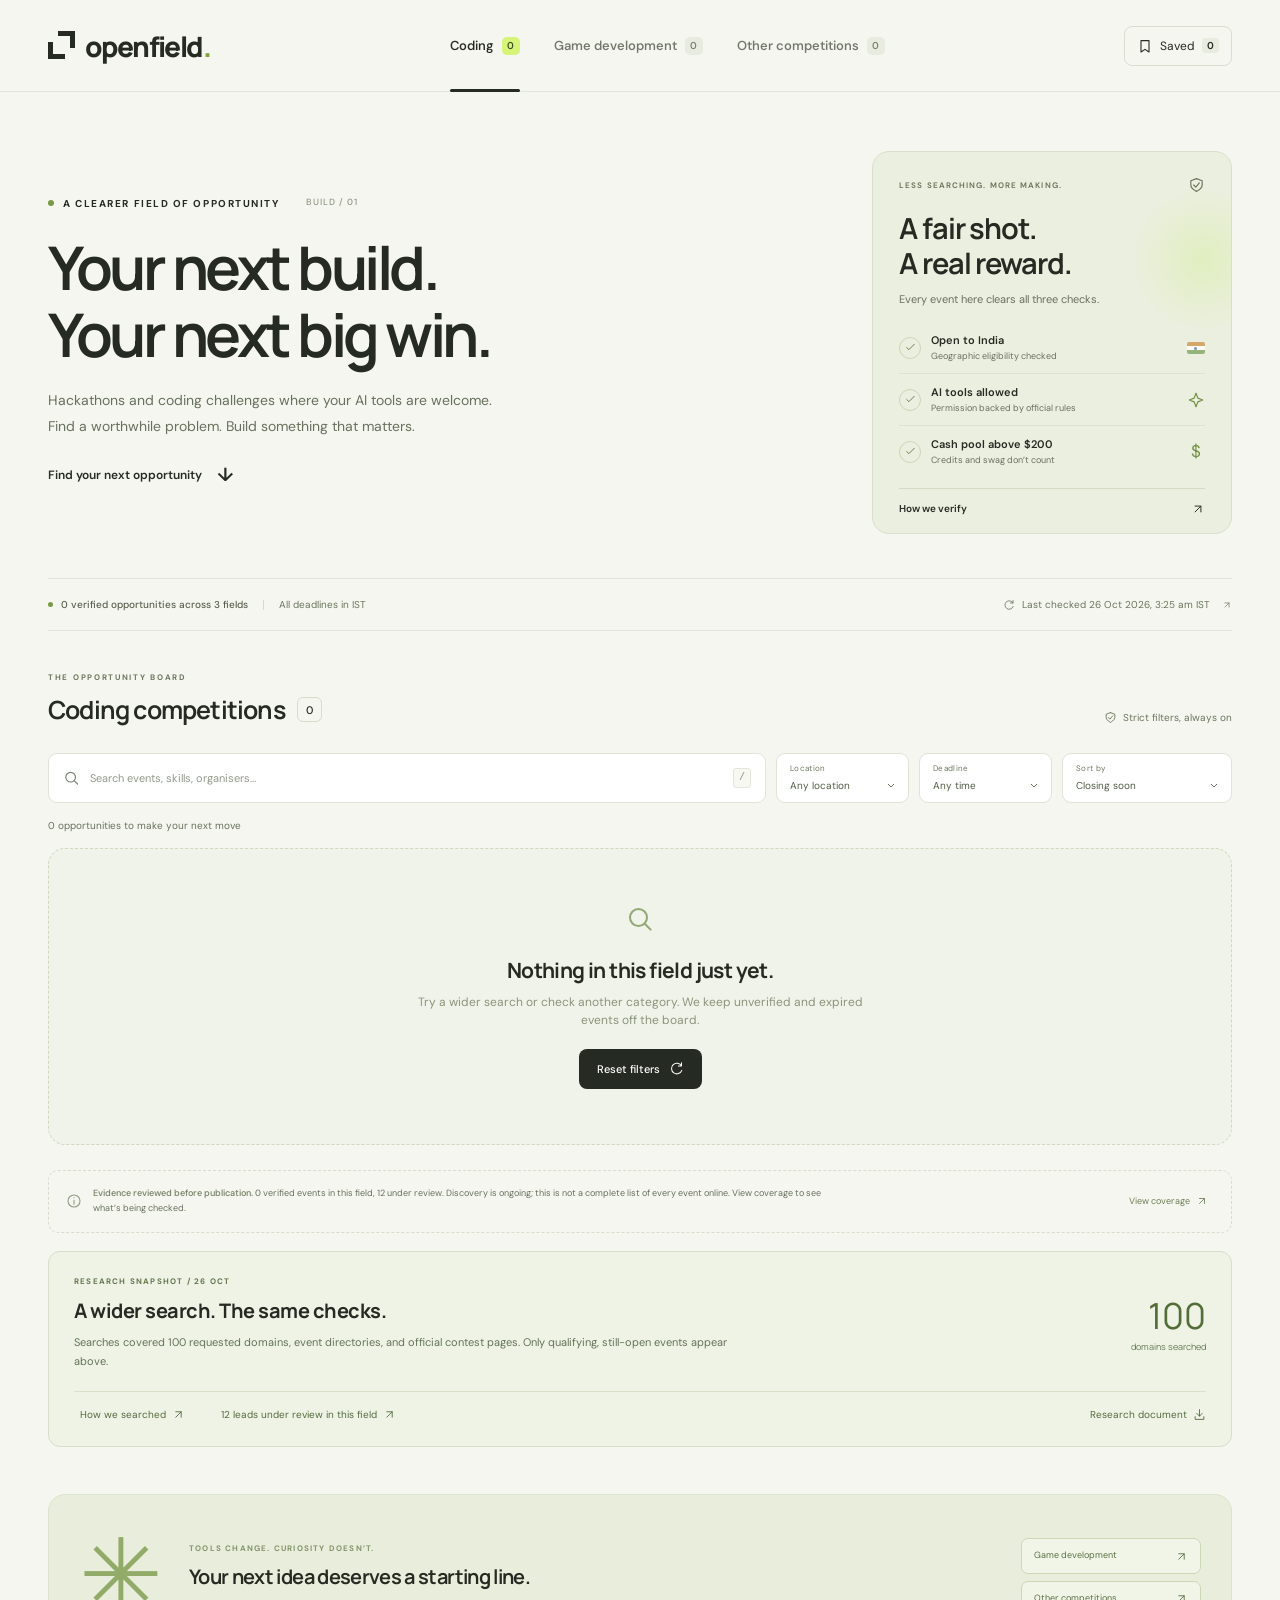
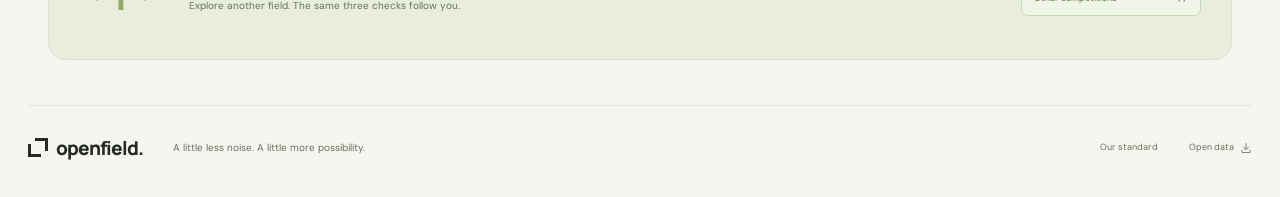
==== index.html @ f9df26ce "Publish competition research website" ====
<!doctype html>
<html lang="en">
<head>
  <meta charset="utf-8">
  <meta name="viewport" content="width=device-width,initial-scale=1">
  <meta name="theme-color" content="#f5f6f0">
  <meta name="description" content="Coding competitions open to India, with AI tools allowed and cash prize pools above $200. Verified rules, deadlines in IST, and source evidence.">
  <title>Coding competitions · Openfield</title>
  <link rel="icon" href="favicon.svg" type="image/svg+xml">
  <link rel="stylesheet" href="style.css">
  <script src="app.js" defer></script>
</head>
<body data-category="coding">
  <a class="skip-link" href="#opportunities">Skip to opportunities</a>
  <div id="app"></div>
  <noscript><div class="noscript">Please enable JavaScript to browse the verified event feed. You can also read the <a href="events.json">event data</a>.</div></noscript>
</body>
</html>
---- style.css ----
@import url('https://fonts.googleapis.com/css2?family=DM+Sans:wght@400;450;500;550;600;650;700&family=Manrope:wght@400;500;600;650;700;750;800&display=swap');

:root{--ink:#252a23;--muted:#74796e;--paper:#f5f6f0;--line:#e1e5da;--lime:#d5f478;--green:#3b5c27;--white:#fff;--radius:17px;font-family:'DM Sans',sans-serif;color:var(--ink);background:var(--paper);font-synthesis:none;color-scheme:light;scroll-behavior:smooth}
*{box-sizing:border-box}body{margin:0;font-size:14px;line-height:1.5}button,input,select{font:inherit}a{color:inherit;text-decoration:none}button{cursor:pointer;color:inherit}button,a,input,select{-webkit-tap-highlight-color:transparent}button{background:none;border:0}button:disabled{cursor:default}button:focus-visible,a:focus-visible,select:focus-visible,input:focus-visible{outline:3px solid #7a9940;outline-offset:4px}input:focus-visible{outline-offset:-2px}button .icon,a .icon{flex-shrink:0}.icon{vertical-align:middle;flex-shrink:0}.muted{color:var(--muted)}.skip-link{position:fixed;top:-100px;left:15px;z-index:1000;background:var(--ink);padding:12px;color:white}.skip-link:focus{top:15px}.noscript{padding:40px;text-align:center}.noscript a{text-decoration:underline}
.site-header{border-bottom:1px solid var(--line);background:rgba(245,246,240,.96)}.header-inner{max-width:1320px;min-height:91px;margin:auto;padding:0 48px;display:flex;align-items:center;justify-content:space-between;gap:30px}.brand{font-family:'Manrope',sans-serif;font-size:28px;font-weight:800;letter-spacing:-1.6px;display:inline-flex;align-items:center;gap:10px;flex-shrink:0}.brand-dot{color:#80a535}.brand-mark{position:relative;width:27px;height:29px;display:inline-block}.brand-mark i{position:absolute;display:block;border:5px solid var(--ink);width:17px;height:17px}.brand-mark i:first-child{left:0;bottom:1px;border-top:0;border-right:0}.brand-mark i:last-child{right:0;top:0;border-bottom:0;border-left:0}.main-nav{align-self:stretch;display:flex;align-items:stretch;gap:34px}.main-nav a{position:relative;display:flex;align-items:center;gap:8px;font-size:13px;font-weight:550;color:#71766b;white-space:nowrap;transition:color .15s}.main-nav a:hover,.main-nav a.active{color:var(--ink)}.main-nav a.active:after{content:'';position:absolute;left:0;right:0;bottom:-1px;height:3px;background:var(--ink);border-radius:2px}.nav-count{font-size:10px;background:#e8ebdf;color:#777e69;min-width:18px;height:18px;display:grid;place-items:center;border-radius:5px}.main-nav a.active .nav-count{background:var(--lime);color:#354725}.saved-button{font-size:12px;display:flex;align-items:center;gap:7px;border:1px solid #d9dfd0;padding:9px 12px;border-radius:8px}.saved-button .icon{width:16px}.saved-button b{font-size:10px;font-weight:600;background:#e8ecdf;border-radius:4px;padding:0 5px}.saved-button[aria-pressed=true]{background:var(--lime);border-color:#bad65f}
.page-shell{max-width:1320px;margin:auto;padding:0 48px}.intro{display:grid;grid-template-columns:1fr 360px;gap:65px;padding:59px 0 44px;align-items:center}.eyebrow{font-size:10px;font-weight:700;letter-spacing:1.55px;display:flex;align-items:center;gap:9px}.live-dot,.status-dot{width:6px;height:6px;border-radius:100%;background:#769a46;display:inline-block;flex-shrink:0}.edition{font-size:9px;color:#909783;font-weight:500;margin-left:17px;letter-spacing:1px}.intro h1{font-family:'Manrope',sans-serif;font-size:clamp(42px,4.7vw,65px);line-height:1.12;letter-spacing:-3.5px;font-weight:650;margin:23px 0 20px}.intro-description{font-size:14px;line-height:1.8;color:#737969;max-width:450px;margin:0 0 22px}.text-link{font-weight:600;font-size:12px;display:inline-flex;align-items:center;gap:15px}.text-link>span{font-size:19px}.text-link:hover{text-decoration:underline;text-underline-offset:4px}
.promise-card{border:1px solid #d8dfcb;border-radius:var(--radius);background:#ebefdf;padding:23px 26px 17px;position:relative;overflow:hidden}.promise-card:before{content:'';position:absolute;width:145px;height:145px;background:radial-gradient(circle,rgba(217,238,171,.6),transparent 70%);right:-45px;top:35px;pointer-events:none}.promise-top{display:flex;align-items:center;justify-content:space-between;color:#6c765b;font-size:8px;font-weight:650;letter-spacing:1.1px}.promise-top .icon{width:17px}.promise-card h2{font-family:'Manrope',sans-serif;font-size:29px;letter-spacing:-1.1px;line-height:1.2;font-weight:650;margin:16px 0 10px}.promise-card>p{font-size:11px;color:#737e62;margin:0 0 15px}.promise-card ul{list-style:none;margin:0;padding:0}.promise-card li{display:flex;align-items:center;gap:10px;border-bottom:1px solid #dce2d1;padding:10px 0}.promise-card li:last-child{border:0}.promise-card li>div{flex:1}.promise-card strong{display:block;font-size:11px;font-weight:600}.promise-card small{display:block;color:#7b846f;font-size:9px;margin-top:1px}.check-circle{height:22px;width:22px;border-radius:50%;border:1px solid #cbd7b6;display:grid;place-items:center;color:#58733e}.check-circle .icon{width:13px;height:13px}.promise-end{width:18px;height:18px;color:#739244}.flag-india{width:18px;height:12px;background:linear-gradient(#d5a76a 0 33%,#fafaf4 33% 66%,#95b37c 66%);border-radius:2px;position:relative}.flag-india:after{content:'';position:absolute;width:3px;height:3px;border-radius:50%;background:#7a91b6;top:5px;left:7px}.dollar{width:18px;font-size:17px;color:#739244;text-align:center}.how-button{display:flex;align-items:center;justify-content:space-between;font-size:10px;font-weight:600;width:100%;margin-top:11px;padding:12px 0 0;border-top:1px solid #d2dbc3}.how-button .icon{width:14px;height:14px}
.field-status{display:flex;align-items:center;justify-content:space-between;border-top:1px solid var(--line);border-bottom:1px solid var(--line);min-height:53px;gap:15px;font-size:10px;color:#808575}.field-status>div{display:flex;align-items:center;gap:8px}.field-status strong{font-size:10px;font-weight:500;color:#59604f}.status-dot{width:5px;height:5px}.status-divider{height:10px;width:1px;background:#d6dccd;margin:0 7px}.field-status button{display:flex;align-items:center;gap:7px;font-size:10px;color:#7b8270;padding:10px 0}.field-status button .icon{height:12px;width:12px}.field-status button .icon:last-child{width:10px;margin-left:5px}
.opportunities{padding:40px 0 47px;scroll-margin-top:22px}.section-heading{display:flex;align-items:end;justify-content:space-between;margin-bottom:24px;gap:20px}.section-eyebrow{font-size:8px;letter-spacing:1.7px;color:#89917d;margin-bottom:8px}.section-heading h2{font-family:'Manrope',sans-serif;font-size:25px;letter-spacing:-.8px;margin:0;font-weight:650;display:flex;align-items:center;gap:12px}.section-heading h2>span{font-family:'DM Sans',sans-serif;letter-spacing:0;font-size:11px;font-weight:500;border:1px solid #d6ddcd;border-radius:6px;min-width:25px;height:25px;display:grid;place-items:center}.strict-label{font-size:10px;color:#7e876e;display:flex;align-items:center;gap:6px;padding-bottom:4px}.strict-label .icon{width:13px;height:13px}.toolbar{display:flex;align-items:stretch;gap:10px}.search-field{display:flex;align-items:center;gap:10px;flex:1;background:var(--white);border:1px solid #dfe4d7;padding:0 14px;border-radius:9px;min-width:200px}.search-field .icon{width:17px;color:#7a8370}.search-field input{width:100%;border:0;padding:16px 0;background:none;color:var(--ink);font-size:11px;outline:none}.search-field input::placeholder{color:#92998a}.search-field:focus-within{border-color:#95af71;box-shadow:0 0 0 2px #d6e1c8}.search-field kbd{color:#8a9380;border:1px solid #e1e6d9;background:#f6f8f1;border-radius:3px;font-size:10px;line-height:18px;width:18px;text-align:center;flex-shrink:0}.select-field{position:relative;border:1px solid #dfe4d7;background:var(--white);border-radius:9px;padding:8px 10px 7px 13px;min-width:133px}.select-field>span{display:block;color:#959d8b;font-size:8px;letter-spacing:.3px}.select-field select{width:100%;appearance:none;background:transparent url("data:image/svg+xml,%3Csvg xmlns='http://www.w3.org/2000/svg' width='14' height='14' fill='none' stroke='%236b735f'%3E%3Cpath d='m4 6 3 3 3-3'/%3E%3C/svg%3E") no-repeat right center;border:0;color:#525c45;outline:none;cursor:pointer;font-size:10px;padding:1px 23px 0 0}.sort-field{min-width:145px}.results-meta{display:flex;justify-content:space-between;align-items:center;min-height:45px;font-size:10px;color:#8b9380}.results-meta button{font-size:10px;display:flex;align-items:center;gap:4px;padding:5px}.results-meta button[hidden]{display:none}.results-meta .icon{width:12px;height:12px}
.event-grid{display:grid;grid-template-columns:repeat(3,minmax(0,1fr));gap:18px}.event-card{background:white;border:1px solid #e0e5d8;border-radius:var(--radius);padding:21px 20px 0;display:flex;flex-direction:column;min-width:0;transition:transform .18s,border-color .18s,box-shadow .18s}.event-card:hover{border-color:#bbcba7;transform:translateY(-3px);box-shadow:0 9px 22px -14px #37472850}.card-header{display:flex;align-items:center;gap:10px;min-height:38px}.organizer-logo{font-family:'Manrope',sans-serif;font-weight:750;font-size:12px;height:36px;width:36px;border-radius:10px;background:#f0f1f4;color:#373e4e;display:grid;place-items:center;letter-spacing:-.6px;flex-shrink:0}.logo-game-development{background:#e9e4f4;color:#75618c}.logo-other{background:#f6ede1;color:#9f7a47}.organizer-info{min-width:0;flex:1}.organizer-info>span{font-size:9px;font-weight:600;color:#71786a;display:block;white-space:nowrap;overflow:hidden;text-overflow:ellipsis;max-width:200px}.organizer-info small{display:flex;align-items:center;gap:4px;color:#969d8d;font-size:8px;margin-top:3px}.organizer-info .icon{width:10px;height:10px}.bookmark-button{align-self:flex-start;padding:4px;color:#abb2a3}.bookmark-button .icon{width:17px;height:17px}.bookmark-button:hover{color:var(--green)}.bookmark-button.is-saved{color:#5c7d2f}.bookmark-button.is-saved .icon{fill:#d5f478}.card-badges{display:flex;gap:7px;margin:22px 0 12px;min-height:21px}.open-badge{display:inline-flex;align-items:center;gap:5px;font-size:8px;background:#edf4e5;color:#6b854b;padding:3px 7px;border-radius:5px}.open-badge i{width:4px;height:4px;border-radius:50%;background:#8eaa68}.urgent-badge{display:inline-flex;align-items:center;font-size:8px;color:#aa7d40;background:#faf2e5;padding:3px 7px;border-radius:5px}.event-card h3{font-family:'Manrope',sans-serif;font-size:18px;letter-spacing:-.55px;line-height:1.35;font-weight:700;margin:0 0 11px;min-height:48px}.event-card h3 a:hover{text-decoration:underline;text-underline-offset:4px}.card-summary{color:#858d7c;font-size:10px;line-height:1.8;margin:0 0 14px;min-height:54px}.tags{display:flex;flex-wrap:wrap;gap:5px;margin-bottom:23px}.tags span{font-size:8px;border:1px solid #e7eadf;color:#7d866e;border-radius:5px;padding:3px 6px;white-space:nowrap}.card-facts{display:flex;align-items:start;justify-content:space-between;gap:10px;margin-top:auto;margin-bottom:20px}.card-facts>div{display:flex;flex-direction:column}.fact-label{font-size:7px;letter-spacing:1.1px;font-weight:550;color:#8e9781;white-space:nowrap}.prize-amount{font-family:'Manrope',sans-serif;font-size:24px;font-weight:650;letter-spacing:-1px;margin:3px 0 1px;line-height:1.5}.card-facts small{color:#929b85;font-size:8px;max-width:175px}.deadline-fact{text-align:right;flex-shrink:0}.deadline-fact strong{font-family:'Manrope',sans-serif;font-size:17px;letter-spacing:-.3px;font-weight:600;margin:7px 0 3px}.verification-strip{border-top:1px solid #edf0e7;display:flex;gap:13px;padding:11px 0;color:#738460}.verification-strip>span{display:flex;align-items:center;gap:4px;font-size:8px}.verification-strip .icon{width:11px;height:11px}.card-actions{margin:0 -20px;border-top:1px solid #e8ecdf;display:flex;min-height:49px;background:#fcfdf9;border-radius:0 0 var(--radius) var(--radius);overflow:hidden}.card-actions button,.card-actions a{display:flex;align-items:center;justify-content:center;gap:8px;padding:14px 7px;font-size:9px;flex:1;font-weight:500}.card-actions button{color:#8b947d;border-right:1px solid #e8ecdf}.card-actions a{color:#485a35}.card-actions .icon{width:12px;height:12px}.card-actions a:hover{background:#eaf2dc}.card-actions button:hover{background:#f0f4e7;color:#556547}
.coverage-note{display:flex;align-items:center;gap:11px;border:1px dashed #d6ddcb;border-radius:10px;padding:15px 17px;margin-top:25px;color:#949d87}.coverage-note>.icon{width:16px;height:16px}.coverage-note p{font-size:9px;line-height:1.7;margin:0;flex:1;max-width:750px}.coverage-note p strong{color:#788469;font-weight:550}.coverage-note button{display:flex;align-items:center;gap:6px;font-size:9px;color:#6a7d54;white-space:nowrap;margin-left:auto}.coverage-note button .icon{width:12px;height:12px}
.bottom-banner{display:flex;align-items:center;gap:26px;background:#e8eedb;border:1px solid #dce4ce;border-radius:var(--radius);padding:32px 30px;margin:0 0 45px}.banner-symbol{font-family:serif;font-size:100px;line-height:1;color:#93ab69;width:84px;flex-shrink:0}.bottom-banner .eyebrow{font-size:8px;letter-spacing:1.2px;color:#84946c}.bottom-banner h2{font-family:'Manrope',sans-serif;font-weight:650;font-size:20px;letter-spacing:-.65px;margin:8px 0 6px}.bottom-banner p{font-size:10px;color:#8c987c;margin:0}.banner-links{margin-left:auto;display:flex;flex-direction:column;gap:7px;min-width:180px}.banner-links a{border:1px solid #cbd8b7;border-radius:7px;display:flex;align-items:center;justify-content:space-between;gap:18px;padding:10px 12px;font-size:9px;color:#596f41;background:#f0f5e7}.banner-links a:hover{background:var(--lime)}.banner-links .icon{width:13px;height:13px}.site-footer{max-width:1224px;margin:auto;border-top:1px solid var(--line);display:flex;align-items:center;justify-content:space-between;padding:24px 0 32px;gap:20px}.footer-brand{font-size:19px;letter-spacing:-1px;gap:8px}.footer-brand .brand-mark{height:20px;width:20px}.footer-brand .brand-mark i{border-width:3.5px;width:13px;height:13px}.site-footer>p{font-size:10px;color:#8d9582;margin-right:auto;margin-left:10px}.site-footer>div{display:flex;gap:25px}.site-footer button,.site-footer>div>a{font-size:9px;color:#8a947e;display:flex;align-items:center;gap:6px}.site-footer .icon{width:12px;height:12px}
.skeleton-card{border:1px solid var(--line);border-radius:var(--radius);height:390px;padding:25px;background:white}.skeleton-card>div{background:linear-gradient(90deg,#eef1e7,#f7f9f3,#eef1e7);background-size:200%;height:30px;margin-bottom:25px;border-radius:7px;animation:shimmer 1.5s infinite}.skeleton-card>div:nth-child(2){height:70px}.skeleton-card>div:nth-child(3){height:100px}.empty-state{grid-column:1/-1;border:1px dashed #ced9bf;border-radius:var(--radius);padding:55px 25px;text-align:center;background:#f0f3e9}.empty-state>.icon{width:30px;height:30px;color:#92a876}.empty-state h3{font-family:'Manrope',sans-serif;font-size:21px;letter-spacing:-.6px;margin-bottom:6px}.empty-state p{color:#89957b;font-size:12px;max-width:470px;margin:0 auto 20px}.button{display:inline-flex;align-items:center;justify-content:center;gap:9px;background:var(--ink);color:#fff;padding:12px 18px;border-radius:8px;font-size:11px;font-weight:500}.button .icon{width:15px;height:15px}.button:hover{background:#496036}.button.secondary{background:#edf2e4;color:#5d7447;border:1px solid #d2ddc4}
dialog{border:1px solid #d4dec8;border-radius:20px;padding:0;max-width:640px;width:calc(100% - 30px);max-height:88dvh;background:#fbfcf7;color:var(--ink);box-shadow:0 30px 150px #16210f55}dialog::backdrop{background:#1e291a77;backdrop-filter:blur(5px)}.dialog-open{overflow:hidden}.dialog-wrap{padding:36px;position:relative}.dialog-close{position:absolute;right:16px;top:16px;display:grid;place-items:center;width:28px;height:28px;background:#edf1e7;border-radius:50%;color:#738460}.dialog-close .icon{height:15px;width:15px}.dialog-wrap>.eyebrow{max-width:90%}.dialog-wrap h2{font-family:'Manrope',sans-serif;font-size:30px;line-height:1.2;letter-spacing:-1.3px;margin:18px 0 10px;padding-right:12px;font-weight:650}.dialog-intro{font-size:12px;color:#869179;margin-bottom:25px}.proof-section{border-top:1px solid #e0e7d6;padding:18px 0 6px}.proof-section h3{font-size:13px;margin:0 0 10px;display:flex;gap:8px;align-items:center}.proof-section h3 .icon{width:17px;color:#779451}.proof-section p{font-size:11px;color:#758468;line-height:1.8}.proof-section blockquote{margin:10px 0;background:#ecf2e2;border-left:2px solid #adc58a;border-radius:0 6px 6px 0;padding:12px;font-size:12px;line-height:1.7;color:#5d7446}.proof-section .text-link{font-size:10px;color:#6c864e}.proof-section .text-link .icon{height:13px;width:13px}.proof-section .muted{font-size:10px;color:#919e83}.dialog-actions{display:flex;gap:10px;justify-content:flex-end;padding-top:20px}.method-steps>section{display:flex;gap:17px;padding:17px 0;border-top:1px solid var(--line)}.method-steps>section>span{font-size:11px;color:#8da86a;padding:6px 8px;background:#edf3e3;align-self:flex-start;border-radius:7px}.method-steps h3{font-size:13px;margin:3px 0 6px}.method-steps p{font-size:11px;color:#859379;line-height:1.8;margin:0}.dialog-note{background:#eef3e5;border:1px solid #dfe8d3;border-radius:9px;padding:15px;font-size:10px;color:#839573;line-height:1.9;margin-top:20px}.dialog-note p{margin:8px 0 0}.source-summary{display:flex;align-items:center;gap:17px;border:1px solid #dbe5ce;border-radius:10px;padding:18px;background:#edf3e3}.source-summary strong{font-size:38px;font-weight:500;line-height:1;color:#5c783f}.source-summary>span{font-size:11px;color:#7b8c68}.source-summary+p{font-size:11px;color:#8a977c;line-height:1.8}.source-list>a{border-bottom:1px solid var(--line);padding:12px 0;display:flex;align-items:center;justify-content:space-between;gap:10px}.source-list strong{font-size:11px;font-weight:550}.source-list small{display:block;font-size:9px;color:#97a189;margin-top:2px}.source-list>a>span{display:flex;align-items:center;gap:8px;font-size:9px;color:#8da176}.source-list .icon{height:12px;width:12px}.toast{position:fixed;bottom:25px;left:50%;transform:translate(-50%,15px);padding:12px 20px;background:#2d3b24;color:#f2f6eb;font-size:12px;border:1px solid #647c4d;border-radius:10px;box-shadow:0 4px 25px #23331925;opacity:0;pointer-events:none;transition:opacity .2s,transform .2s;z-index:100}.toast.show{opacity:1;transform:translate(-50%,0)}
/* Small text stays readable against the quiet, light palette. */
.intro-description,.promise-card>p,.promise-card small,.card-summary,.organizer-info small,.card-facts small,.tags span,.results-meta,.coverage-note p,.site-footer>p,.site-footer button,.site-footer>div>a,.bottom-banner p{color:#67715d}
.fact-label,.section-eyebrow,.select-field>span{color:#6d785f}.card-actions button{color:#69765a}.organizer-info>span{color:#59654f}.field-status,.field-status button,.strict-label{color:#69755c}.dialog-intro,.proof-section p,.proof-section .muted,.method-steps p,.dialog-note,.source-list small{color:#68795a}.prize-amount.prize-long{font-size:clamp(18px,1.65vw,24px);letter-spacing:-.7px}.conditions-list{padding-left:18px;color:#68795a;font-size:11px;line-height:1.9}.select-field.sort-field{min-width:170px}
.review-queue{margin-top:25px;border-top:1px solid var(--line);padding-top:20px}.review-queue h3{font-family:'Manrope',sans-serif;font-size:19px;letter-spacing:-.5px;margin:9px 0}.review-queue>p,.review-queue article p{font-size:11px;color:#68795a;line-height:1.8}.review-queue article{border:1px solid #e4dec6;background:#f7f3e8;border-radius:9px;padding:15px;margin-top:12px}.review-queue article>a{font-size:12px;font-weight:600;display:flex;align-items:center;gap:7px}.review-queue article .icon{width:13px;height:13px}.review-queue article>span{display:inline-block;font-size:8px;border:1px solid #ddd2b4;color:#837343;padding:2px 6px;border-radius:4px;margin-top:7px}.conversion-note{font-size:10px;color:#68795a}.conversion-note .text-link{font-size:10px}.conversion-note .icon{width:12px;height:12px}
.research-snapshot{margin-top:18px;border:1px solid #d6dfc9;background:#eef3e6;border-radius:12px;padding:23px 25px}.research-snapshot[hidden]{display:none}.research-heading{display:flex;justify-content:space-between;align-items:center;gap:30px}.research-heading .eyebrow{font-size:8px;letter-spacing:1.2px;color:#64764e}.research-heading h3{font-family:'Manrope',sans-serif;font-size:20px;letter-spacing:-.5px;margin:9px 0 7px}.research-heading p{font-size:11px;line-height:1.8;color:#647357;max-width:670px;margin:0}.research-number{font-family:'Manrope',sans-serif;font-size:36px;line-height:1.2;color:#536d37;text-align:right;flex-shrink:0}.research-number small{display:block;font-family:inherit;font-size:9px;color:#667b52;margin-top:4px}.research-actions{display:flex;align-items:center;gap:24px;border-top:1px solid #d8e2ca;padding-top:14px;margin-top:19px;flex-wrap:wrap}.research-actions button,.research-actions a{font-size:10px;display:inline-flex;align-items:center;gap:6px;color:#536b3d}.research-actions a{margin-left:auto}.research-actions .icon{width:13px;height:13px}.research-dialog-link{display:flex;gap:8px;align-items:center;font-size:11px;color:#526e37;padding:12px 0}.research-dialog-link .icon{width:14px;height:14px}.research-stats{display:grid;grid-template-columns:repeat(3,minmax(0,1fr));gap:10px;margin-bottom:22px}.research-stats>div{border:1px solid #dce5cf;background:#edf3e3;border-radius:9px;padding:15px 10px}.research-stats strong{display:block;font-size:27px;font-weight:600;color:#5c783f;line-height:1.3}.research-stats span{display:block;font-size:9px;color:#61744f;line-height:1.5;margin-top:4px}.research-method{font-size:11px;line-height:1.8;color:#68795a;padding-left:18px}.research-method li{padding-left:3px;margin:9px 0}.research-coverage>h3{font-size:14px;margin:18px 0 8px}.research-coverage>p,.research-coverage details>p{font-size:11px;line-height:1.8;color:#68795a}.research-coverage details{border-top:1px solid #dce4d1}.research-coverage summary{padding:15px 0;cursor:pointer;font-size:12px;font-weight:550;color:#4b6039}.research-coverage summary span{font-size:9px;color:#6c7e5c;font-weight:400;margin-left:8px}.research-coverage details[open]>summary{padding-bottom:7px}.domain-list,.research-record-list{list-style:none;margin:0;padding:0}.domain-list>li,.research-record-list>li{padding:12px 0;border-bottom:1px solid #e4e9dc}.domain-list>li:last-child,.research-record-list>li:last-child{border-bottom:0}.domain-list a,.research-record-list a{font-size:11px;font-weight:550;display:inline-flex;align-items:center;gap:5px;overflow-wrap:anywhere}.domain-list .icon,.research-record-list .icon{width:12px;height:12px;flex-shrink:0}.domain-status{display:block;font-size:9px;color:#5e7650;margin-top:4px;text-transform:capitalize}.domain-list p,.research-record-list p{font-size:10px;color:#68795a;line-height:1.8;margin:5px 0 0}.evidence-summary{background:#edf2e5;border-radius:6px;padding:12px}.evidence-summary>span{display:block;font-size:8px;letter-spacing:.7px;text-transform:uppercase;margin-bottom:5px;color:#6e825a}.extra-source-links{display:flex;flex-direction:column;align-items:flex-start;gap:10px;padding:5px 0}.research-actions button:hover,.research-actions a:hover,.research-dialog-link:hover{text-decoration:underline;text-underline-offset:3px}
@media(max-width:600px){.research-snapshot{padding:19px 17px}.research-heading{gap:15px;align-items:flex-start}.research-heading h3{font-size:18px;line-height:1.4}.research-heading p{font-size:10px}.research-number{font-size:29px}.research-number small{font-size:8px;max-width:60px;line-height:1.5}.research-actions{gap:14px;align-items:flex-start;flex-direction:column}.research-actions a{margin-left:0}.research-stats{gap:6px}.research-stats>div{padding:12px 8px}.research-stats span{font-size:8px}.research-method{font-size:12px}.research-coverage summary{font-size:12px}.research-coverage summary span{font-size:8px;margin-left:5px}}
@keyframes shimmer{from{background-position:200%}to{background-position:-200%}}
@media(min-width:1450px){.header-inner,.page-shell{max-width:1400px;padding-left:65px;padding-right:65px}.intro{grid-template-columns:1fr 390px;padding-top:66px;padding-bottom:51px}.intro h1{font-size:72px}.promise-card{padding:25px 29px 20px}.site-footer{max-width:1270px}.event-card{padding:25px 24px 0}.card-actions{margin:0 -24px}.event-card h3{font-size:20px}.card-summary{font-size:11px}.prize-amount{font-size:26px}.card-facts small{font-size:9px}.fact-label{font-size:8px}}
@media(max-width:1100px){.main-nav{gap:20px}.header-inner{gap:15px;padding:0 32px}.page-shell{padding:0 32px}.intro{gap:35px;grid-template-columns:1fr 320px}.intro h1{font-size:53px;letter-spacing:-2.8px}.edition{display:none}.event-grid{gap:13px}.event-card{padding:18px 16px 0}.card-actions{margin:0 -16px}.prize-amount{font-size:21px}.card-facts small{font-size:7px;max-width:145px}.deadline-fact strong{font-size:15px}.card-summary{min-height:72px}.event-card h3{font-size:17px;min-height:46px}.site-footer{margin:0 32px}.bottom-banner{gap:18px;padding:25px}.bottom-banner h2{font-size:18px}.banner-symbol{font-size:80px;width:65px}.banner-links{min-width:160px}.select-field{min-width:115px}.sort-field{min-width:140px}}
@media(max-width:850px){.header-inner{flex-wrap:wrap;min-height:auto;padding:20px 25px 0}.brand{font-size:25px}.saved-button{margin-left:auto;padding:7px 9px}.main-nav{order:3;flex-basis:100%;min-height:54px;gap:28px}.main-nav a{font-size:12px}.intro{grid-template-columns:1fr 280px;gap:28px;padding:38px 0 30px}.page-shell{padding:0 25px}.intro h1{font-size:43px;letter-spacing:-2px}.intro-description{font-size:12px}.intro .eyebrow{font-size:8px;letter-spacing:1px}.promise-card{padding:19px}.promise-card h2{font-size:25px}.promise-top{font-size:7px}.promise-card>p{font-size:10px}.promise-card li{padding:8px 0}.promise-card small{font-size:8px}.promise-card strong{font-size:10px}.field-status{align-items:flex-start;flex-direction:column;gap:0;padding:10px 0}.field-status button{padding:5px 0}.toolbar{flex-wrap:wrap;gap:8px}.search-field{flex-basis:100%}.select-field{flex:1}.event-grid{grid-template-columns:repeat(2,minmax(0,1fr));gap:16px}.card-summary{min-height:54px}.event-card h3{font-size:19px;min-height:50px}.event-card{padding:22px 20px 0}.card-actions{margin:0 -20px}.prize-amount{font-size:24px}.organizer-info>span{max-width:210px}.section-heading h2{font-size:24px}.bottom-banner{flex-wrap:wrap;gap:12px}.banner-symbol{width:50px;font-size:65px}.banner-links{flex-direction:row;width:100%;margin-left:62px}.banner-links a{flex:1}.site-footer{margin:0 25px}.site-footer>p{display:none}.coverage-note{align-items:flex-start}.coverage-note button{align-self:center}.strict-label{font-size:8px}}
@media(max-width:600px){.header-inner{padding:17px 20px 0}.brand{font-size:24px}.brand-mark{width:23px;height:25px}.brand-mark i{width:15px;height:15px;border-width:4px}.main-nav{gap:0;justify-content:space-between;min-height:57px}.main-nav a{font-size:10px;gap:6px}.nav-count{font-size:9px;min-width:16px;height:16px}.saved-button{font-size:10px;gap:5px}.saved-button .icon{width:14px;height:14px}.page-shell{padding:0 20px}.intro{grid-template-columns:1fr;gap:28px;padding:31px 0 25px}.intro h1{font-size:47px;letter-spacing:-2.6px;margin:19px 0 17px}.intro-description{font-size:12px;max-width:370px}.intro .eyebrow{font-size:7px;letter-spacing:1.2px}.text-link{font-size:11px}.promise-card{padding:19px 20px 12px}.promise-card h2{font-size:23px;line-height:1.3;margin:10px 0 6px}.promise-card h2 br{display:none}.promise-top{font-size:7px}.promise-card>p{font-size:10px;margin-bottom:9px}.promise-card li{padding:9px 0;gap:11px}.promise-card strong{font-size:11px}.promise-card small{font-size:9px}.how-button{font-size:10px;margin-top:8px}.promise-card li>.promise-end,.promise-card li>.dollar,.flag-india{margin-right:3px}.field-status{font-size:9px;padding:10px 0 5px}.field-status strong,.field-status button{font-size:9px}.field-status>div{gap:7px}.status-divider{margin:0 1px}.field-status button .icon:last-child{margin-left:0}.opportunities{padding-top:28px;padding-bottom:30px}.section-heading{align-items:start;margin-bottom:18px;gap:7px}.section-eyebrow{font-size:7px;letter-spacing:1.2px}.section-heading h2{font-size:21px;letter-spacing:-.8px;gap:8px}.section-heading h2>span{font-size:10px;min-width:21px;height:21px}.strict-label{font-size:0;padding-top:22px;gap:0}.strict-label .icon{width:17px;height:17px}.select-field{padding-left:10px;min-width:0}.select-field select{font-size:9px;padding-right:15px}.search-field input{font-size:10px}.sort-field{flex:1.2}.results-meta{font-size:9px;min-height:42px}.event-grid{grid-template-columns:1fr;gap:17px}.event-card{padding:23px 22px 0}.organizer-logo{height:40px;width:40px;font-size:13px}.organizer-info>span{font-size:10px;max-width:230px}.organizer-info small{font-size:9px}.card-badges{margin-top:20px;margin-bottom:12px}.open-badge,.urgent-badge{font-size:9px}.event-card h3{font-size:21px;min-height:0;margin-bottom:11px;letter-spacing:-.7px}.card-summary{font-size:12px;line-height:1.7;min-height:0}.tags span{font-size:9px}.tags{margin-bottom:24px}.card-facts{margin-bottom:19px}.fact-label{font-size:8px}.prize-amount{font-size:27px}.card-facts small{font-size:9px;max-width:220px}.deadline-fact strong{font-size:19px;margin-top:7px}.verification-strip{padding:12px 0;gap:17px}.verification-strip>span{font-size:9px}.verification-strip .icon{width:12px;height:12px}.card-actions{margin:0 -22px;min-height:53px}.card-actions button,.card-actions a{font-size:10px}.coverage-note{padding:13px;gap:9px;flex-wrap:wrap;margin-top:21px}.coverage-note p{font-size:9px;flex-basis:calc(100% - 35px)}.coverage-note button{margin-left:25px}.bottom-banner{padding:22px 20px;margin-bottom:30px;gap:10px}.banner-symbol{font-size:55px;width:43px}.bottom-banner>div:nth-child(2){flex:1;min-width:180px}.bottom-banner .eyebrow{font-size:6px;letter-spacing:1px}.bottom-banner h2{font-size:17px;letter-spacing:-.5px;line-height:1.4}.bottom-banner p{font-size:9px}.banner-links{margin-left:0;gap:7px}.banner-links a{font-size:9px;padding:10px;gap:5px}.banner-links .icon{width:11px}.site-footer{margin:0 20px;padding:20px 0 27px}.footer-brand{font-size:19px}.footer-brand .brand-mark{width:20px;height:20px}.site-footer>div{gap:15px}.site-footer button,.site-footer>div>a{font-size:9px}.dialog-wrap{padding:30px 23px 25px}.dialog-wrap h2{font-size:26px}.dialog-wrap .eyebrow{font-size:8px;letter-spacing:1px}.dialog-actions{justify-content:stretch}.dialog-actions>*{flex:1;padding-left:12px;padding-right:12px}.proof-section p,.method-steps p{font-size:12px}.dialog-note{font-size:11px}.toast{width:max-content;max-width:90%;text-align:center;font-size:11px}.skeleton-card{height:340px}}
@media(prefers-reduced-motion:reduce){*{scroll-behavior:auto!important;animation:none!important;transition:none!important}.event-card:hover{transform:none}}
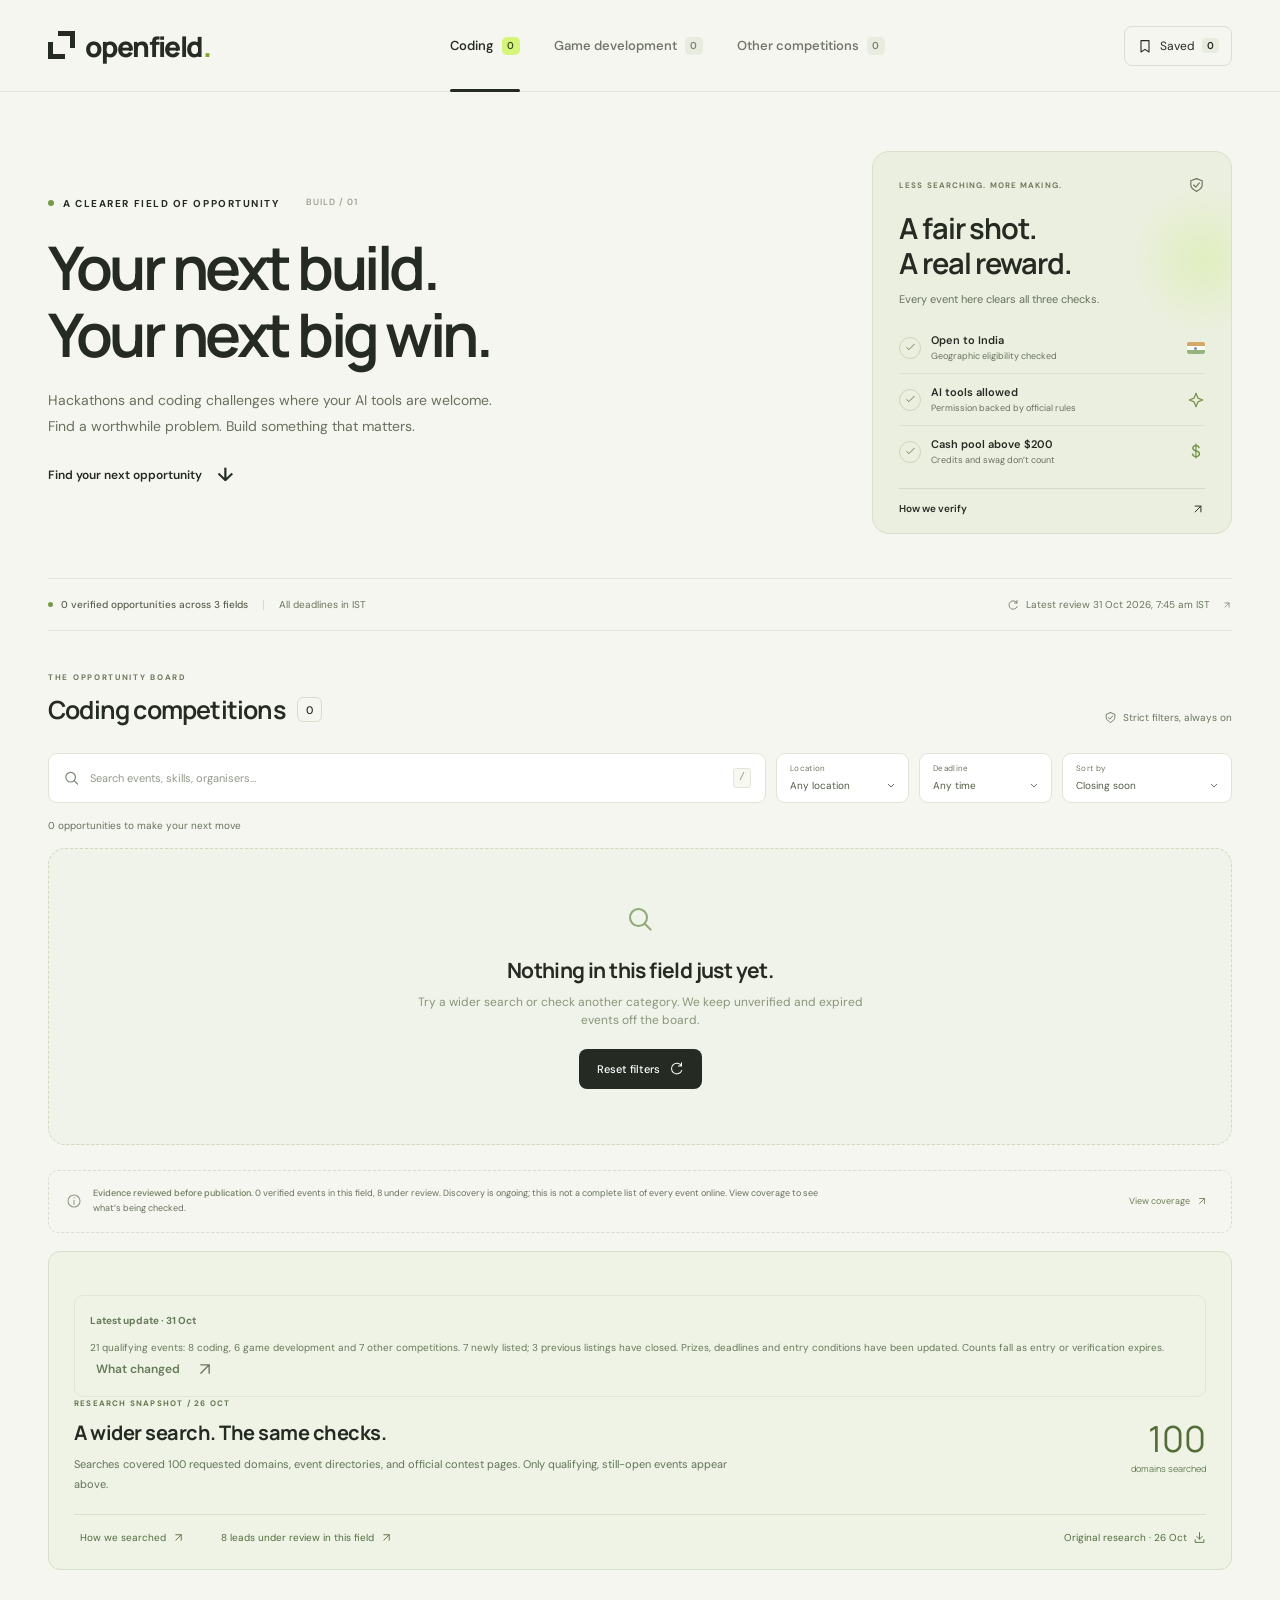
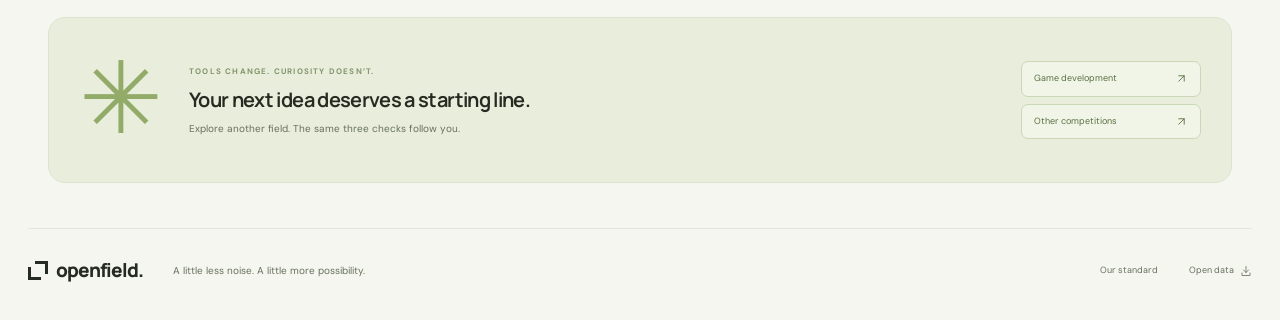
==== commit 29dd8c7b: "Refresh competition listings — 31 October 2026 Publish 21 qualifying competitions: 8 coding, 6 game " ====
--- a/index.html
+++ b/index.html
@@ -8,7 +8,7 @@
   <title>Coding competitions · Openfield</title>
   <link rel="icon" href="favicon.svg" type="image/svg+xml">
   <link rel="stylesheet" href="style.css">
-  <script src="app.js" defer></script>
+  <script src="app.js?v=20261031" defer></script>
 </head>
 <body data-category="coding">
   <a class="skip-link" href="#opportunities">Skip to opportunities</a>
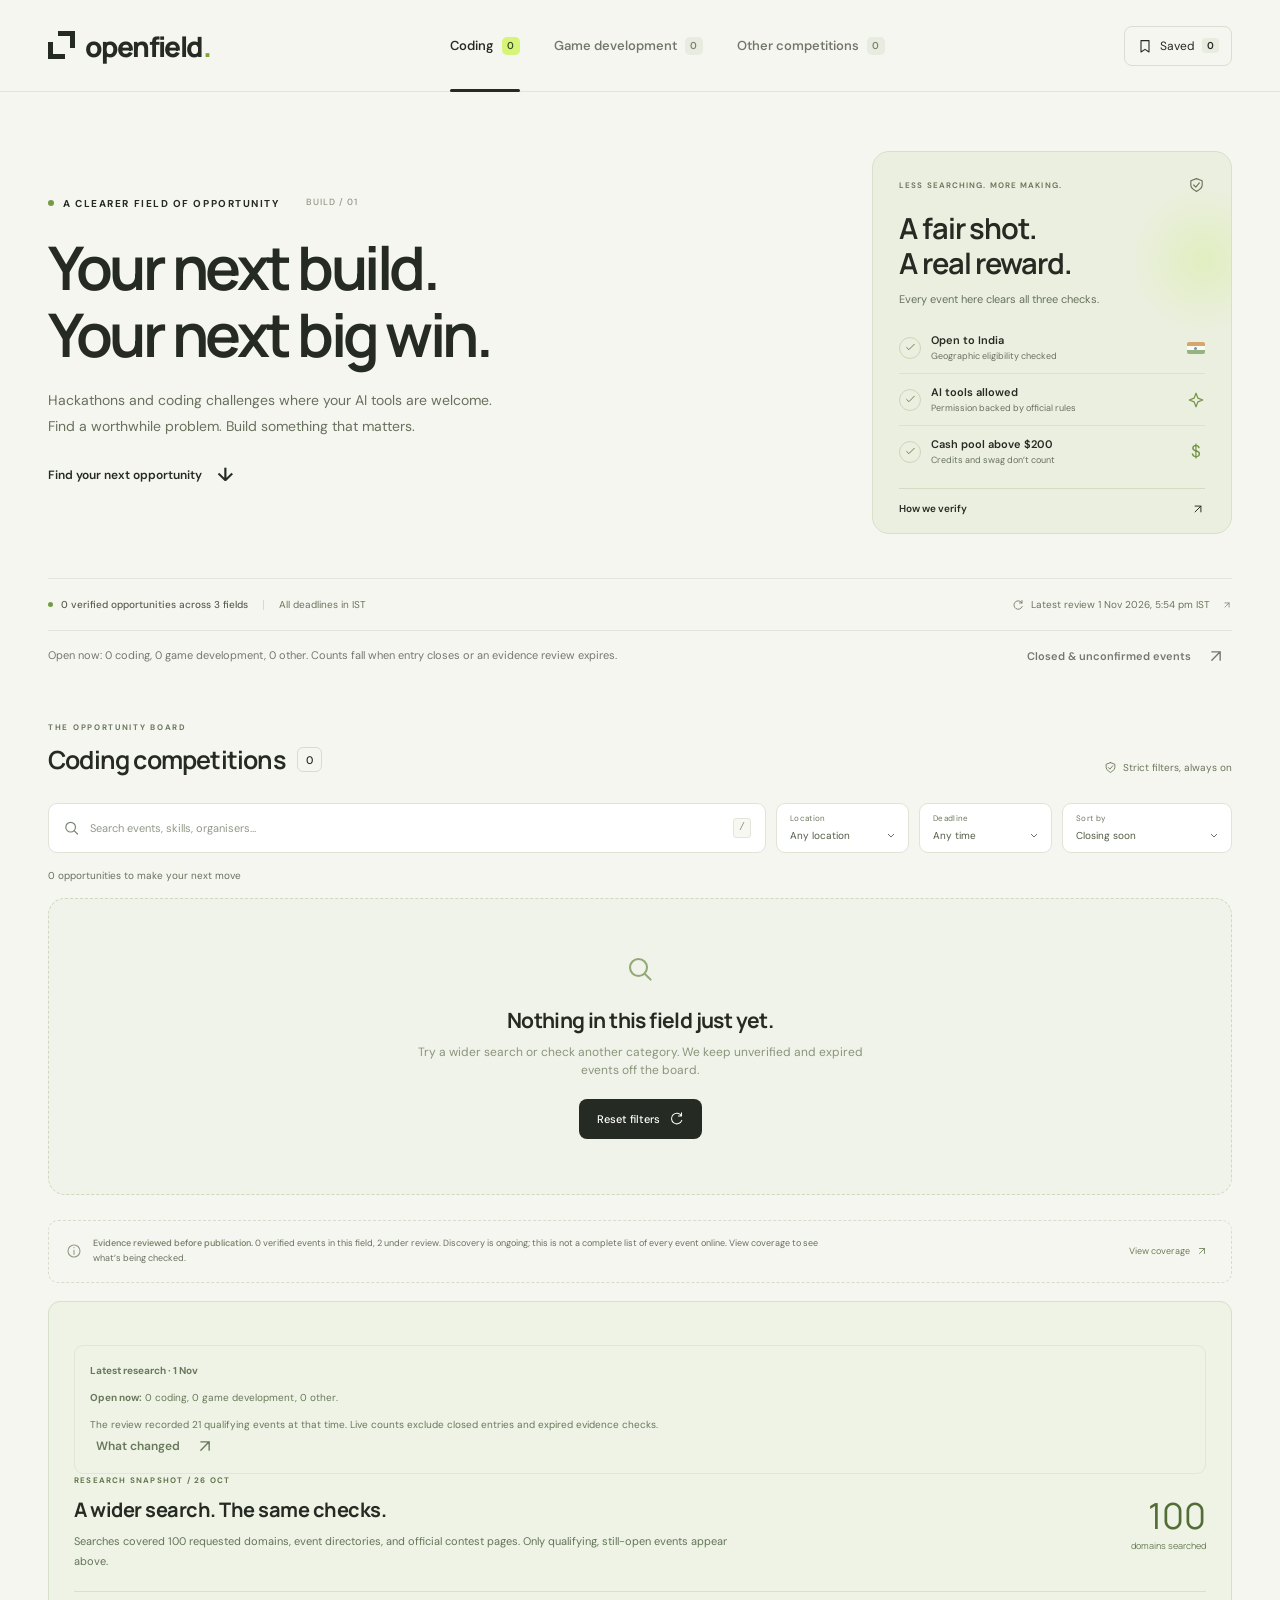
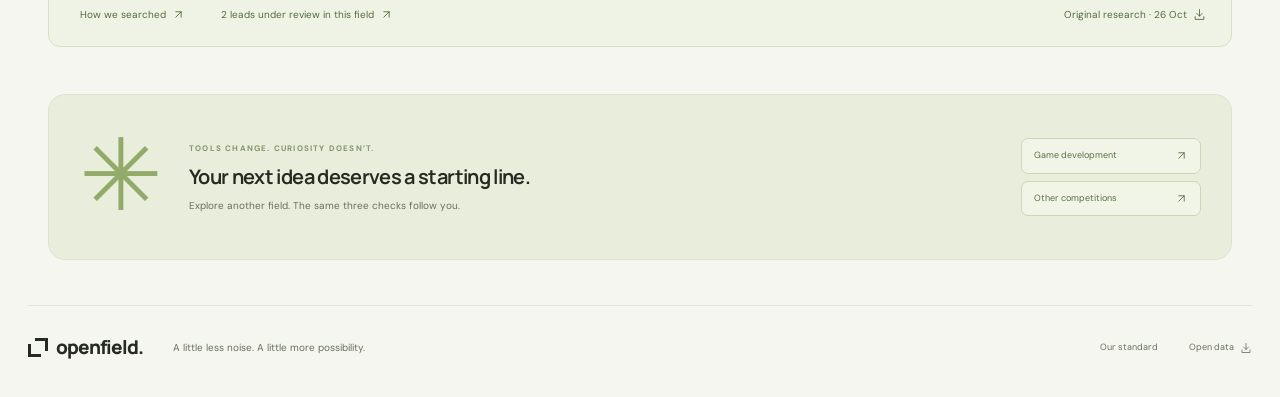
==== commit 1bcf239b: "Add RUN and Meta; refresh November competitions Publish 21 qualifying listings as of 1 November: 6 c" ====
--- a/index.html
+++ b/index.html
@@ -7,8 +7,8 @@
   <meta name="description" content="Coding competitions open to India, with AI tools allowed and cash prize pools above $200. Verified rules, deadlines in IST, and source evidence.">
   <title>Coding competitions · Openfield</title>
   <link rel="icon" href="favicon.svg" type="image/svg+xml">
-  <link rel="stylesheet" href="style.css">
-  <script src="app.js?v=20261031" defer></script>
+  <link rel="stylesheet" href="style.css?v=20261101">
+  <script src="app.js?v=20261101" defer></script>
 </head>
 <body data-category="coding">
   <a class="skip-link" href="#opportunities">Skip to opportunities</a>
--- a/style.css
+++ b/style.css
@@ -23,4 +23,5 @@
 @media(max-width:1100px){.main-nav{gap:20px}.header-inner{gap:15px;padding:0 32px}.page-shell{padding:0 32px}.intro{gap:35px;grid-template-columns:1fr 320px}.intro h1{font-size:53px;letter-spacing:-2.8px}.edition{display:none}.event-grid{gap:13px}.event-card{padding:18px 16px 0}.card-actions{margin:0 -16px}.prize-amount{font-size:21px}.card-facts small{font-size:7px;max-width:145px}.deadline-fact strong{font-size:15px}.card-summary{min-height:72px}.event-card h3{font-size:17px;min-height:46px}.site-footer{margin:0 32px}.bottom-banner{gap:18px;padding:25px}.bottom-banner h2{font-size:18px}.banner-symbol{font-size:80px;width:65px}.banner-links{min-width:160px}.select-field{min-width:115px}.sort-field{min-width:140px}}
 @media(max-width:850px){.header-inner{flex-wrap:wrap;min-height:auto;padding:20px 25px 0}.brand{font-size:25px}.saved-button{margin-left:auto;padding:7px 9px}.main-nav{order:3;flex-basis:100%;min-height:54px;gap:28px}.main-nav a{font-size:12px}.intro{grid-template-columns:1fr 280px;gap:28px;padding:38px 0 30px}.page-shell{padding:0 25px}.intro h1{font-size:43px;letter-spacing:-2px}.intro-description{font-size:12px}.intro .eyebrow{font-size:8px;letter-spacing:1px}.promise-card{padding:19px}.promise-card h2{font-size:25px}.promise-top{font-size:7px}.promise-card>p{font-size:10px}.promise-card li{padding:8px 0}.promise-card small{font-size:8px}.promise-card strong{font-size:10px}.field-status{align-items:flex-start;flex-direction:column;gap:0;padding:10px 0}.field-status button{padding:5px 0}.toolbar{flex-wrap:wrap;gap:8px}.search-field{flex-basis:100%}.select-field{flex:1}.event-grid{grid-template-columns:repeat(2,minmax(0,1fr));gap:16px}.card-summary{min-height:54px}.event-card h3{font-size:19px;min-height:50px}.event-card{padding:22px 20px 0}.card-actions{margin:0 -20px}.prize-amount{font-size:24px}.organizer-info>span{max-width:210px}.section-heading h2{font-size:24px}.bottom-banner{flex-wrap:wrap;gap:12px}.banner-symbol{width:50px;font-size:65px}.banner-links{flex-direction:row;width:100%;margin-left:62px}.banner-links a{flex:1}.site-footer{margin:0 25px}.site-footer>p{display:none}.coverage-note{align-items:flex-start}.coverage-note button{align-self:center}.strict-label{font-size:8px}}
 @media(max-width:600px){.header-inner{padding:17px 20px 0}.brand{font-size:24px}.brand-mark{width:23px;height:25px}.brand-mark i{width:15px;height:15px;border-width:4px}.main-nav{gap:0;justify-content:space-between;min-height:57px}.main-nav a{font-size:10px;gap:6px}.nav-count{font-size:9px;min-width:16px;height:16px}.saved-button{font-size:10px;gap:5px}.saved-button .icon{width:14px;height:14px}.page-shell{padding:0 20px}.intro{grid-template-columns:1fr;gap:28px;padding:31px 0 25px}.intro h1{font-size:47px;letter-spacing:-2.6px;margin:19px 0 17px}.intro-description{font-size:12px;max-width:370px}.intro .eyebrow{font-size:7px;letter-spacing:1.2px}.text-link{font-size:11px}.promise-card{padding:19px 20px 12px}.promise-card h2{font-size:23px;line-height:1.3;margin:10px 0 6px}.promise-card h2 br{display:none}.promise-top{font-size:7px}.promise-card>p{font-size:10px;margin-bottom:9px}.promise-card li{padding:9px 0;gap:11px}.promise-card strong{font-size:11px}.promise-card small{font-size:9px}.how-button{font-size:10px;margin-top:8px}.promise-card li>.promise-end,.promise-card li>.dollar,.flag-india{margin-right:3px}.field-status{font-size:9px;padding:10px 0 5px}.field-status strong,.field-status button{font-size:9px}.field-status>div{gap:7px}.status-divider{margin:0 1px}.field-status button .icon:last-child{margin-left:0}.opportunities{padding-top:28px;padding-bottom:30px}.section-heading{align-items:start;margin-bottom:18px;gap:7px}.section-eyebrow{font-size:7px;letter-spacing:1.2px}.section-heading h2{font-size:21px;letter-spacing:-.8px;gap:8px}.section-heading h2>span{font-size:10px;min-width:21px;height:21px}.strict-label{font-size:0;padding-top:22px;gap:0}.strict-label .icon{width:17px;height:17px}.select-field{padding-left:10px;min-width:0}.select-field select{font-size:9px;padding-right:15px}.search-field input{font-size:10px}.sort-field{flex:1.2}.results-meta{font-size:9px;min-height:42px}.event-grid{grid-template-columns:1fr;gap:17px}.event-card{padding:23px 22px 0}.organizer-logo{height:40px;width:40px;font-size:13px}.organizer-info>span{font-size:10px;max-width:230px}.organizer-info small{font-size:9px}.card-badges{margin-top:20px;margin-bottom:12px}.open-badge,.urgent-badge{font-size:9px}.event-card h3{font-size:21px;min-height:0;margin-bottom:11px;letter-spacing:-.7px}.card-summary{font-size:12px;line-height:1.7;min-height:0}.tags span{font-size:9px}.tags{margin-bottom:24px}.card-facts{margin-bottom:19px}.fact-label{font-size:8px}.prize-amount{font-size:27px}.card-facts small{font-size:9px;max-width:220px}.deadline-fact strong{font-size:19px;margin-top:7px}.verification-strip{padding:12px 0;gap:17px}.verification-strip>span{font-size:9px}.verification-strip .icon{width:12px;height:12px}.card-actions{margin:0 -22px;min-height:53px}.card-actions button,.card-actions a{font-size:10px}.coverage-note{padding:13px;gap:9px;flex-wrap:wrap;margin-top:21px}.coverage-note p{font-size:9px;flex-basis:calc(100% - 35px)}.coverage-note button{margin-left:25px}.bottom-banner{padding:22px 20px;margin-bottom:30px;gap:10px}.banner-symbol{font-size:55px;width:43px}.bottom-banner>div:nth-child(2){flex:1;min-width:180px}.bottom-banner .eyebrow{font-size:6px;letter-spacing:1px}.bottom-banner h2{font-size:17px;letter-spacing:-.5px;line-height:1.4}.bottom-banner p{font-size:9px}.banner-links{margin-left:0;gap:7px}.banner-links a{font-size:9px;padding:10px;gap:5px}.banner-links .icon{width:11px}.site-footer{margin:0 20px;padding:20px 0 27px}.footer-brand{font-size:19px}.footer-brand .brand-mark{width:20px;height:20px}.site-footer>div{gap:15px}.site-footer button,.site-footer>div>a{font-size:9px}.dialog-wrap{padding:30px 23px 25px}.dialog-wrap h2{font-size:26px}.dialog-wrap .eyebrow{font-size:8px;letter-spacing:1px}.dialog-actions{justify-content:stretch}.dialog-actions>*{flex:1;padding-left:12px;padding-right:12px}.proof-section p,.method-steps p{font-size:12px}.dialog-note{font-size:11px}.toast{width:max-content;max-width:90%;text-align:center;font-size:11px}.skeleton-card{height:340px}}
+.availability-note{display:flex;align-items:center;justify-content:space-between;gap:16px;padding:14px 0;color:var(--muted);font-size:11px}.availability-note p{margin:0;line-height:1.6}.availability-note button{flex-shrink:0;font-size:11px}@media(max-width:700px){.availability-note{align-items:flex-start;flex-direction:column;gap:7px;font-size:10px}}
 @media(prefers-reduced-motion:reduce){*{scroll-behavior:auto!important;animation:none!important;transition:none!important}.event-card:hover{transform:none}}
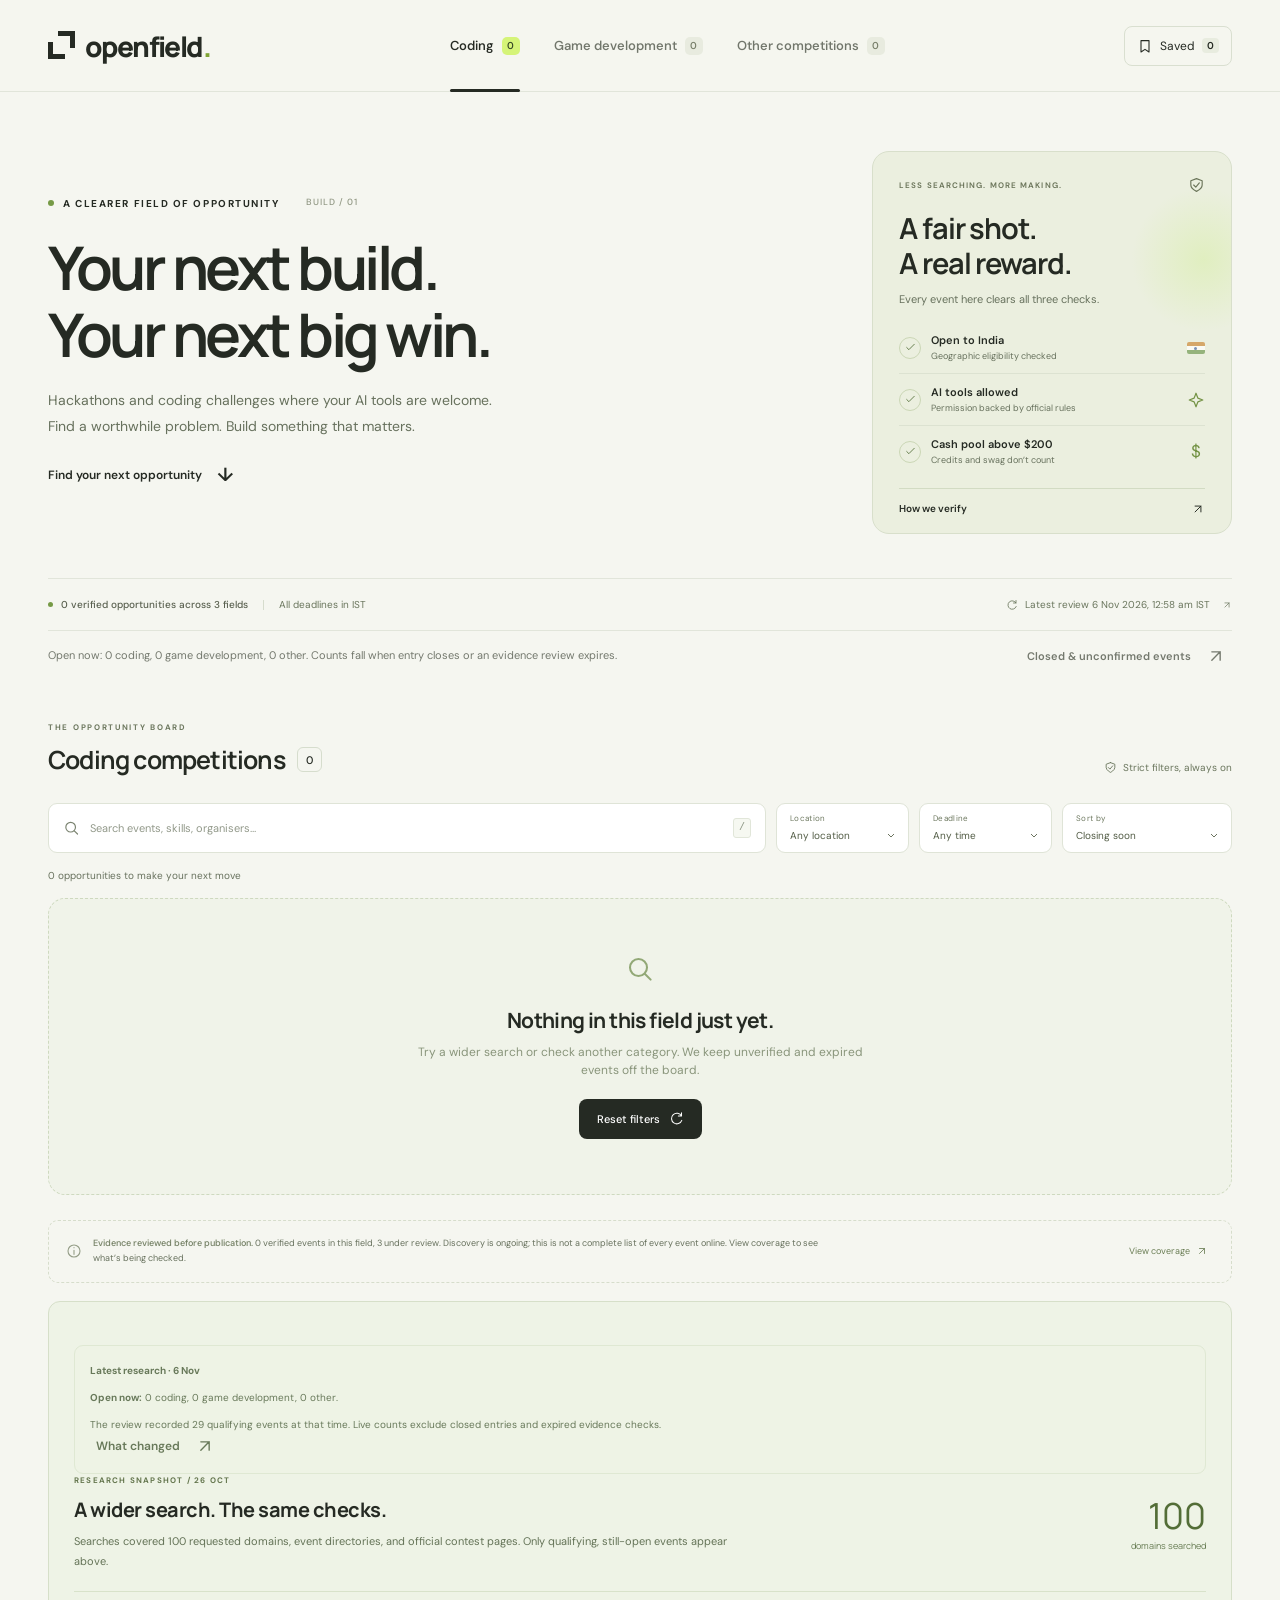
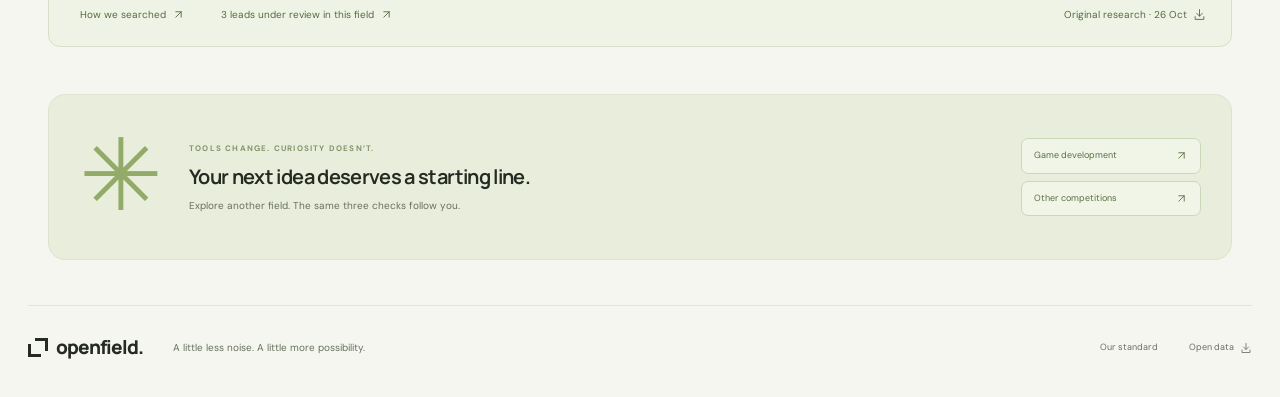
==== commit 654b93d1: "Refresh events and broaden discovery: 6 Nov Publish 29 qualifying events: 12 coding, 5 game developm" ====
--- a/index.html
+++ b/index.html
@@ -7,8 +7,8 @@
   <meta name="description" content="Coding competitions open to India, with AI tools allowed and cash prize pools above $200. Verified rules, deadlines in IST, and source evidence.">
   <title>Coding competitions · Openfield</title>
   <link rel="icon" href="favicon.svg" type="image/svg+xml">
-  <link rel="stylesheet" href="style.css?v=20261101">
-  <script src="app.js?v=20261101" defer></script>
+  <link rel="stylesheet" href="style.css?v=20261105">
+  <script src="app.js?v=20261105" defer></script>
 </head>
 <body data-category="coding">
   <a class="skip-link" href="#opportunities">Skip to opportunities</a>
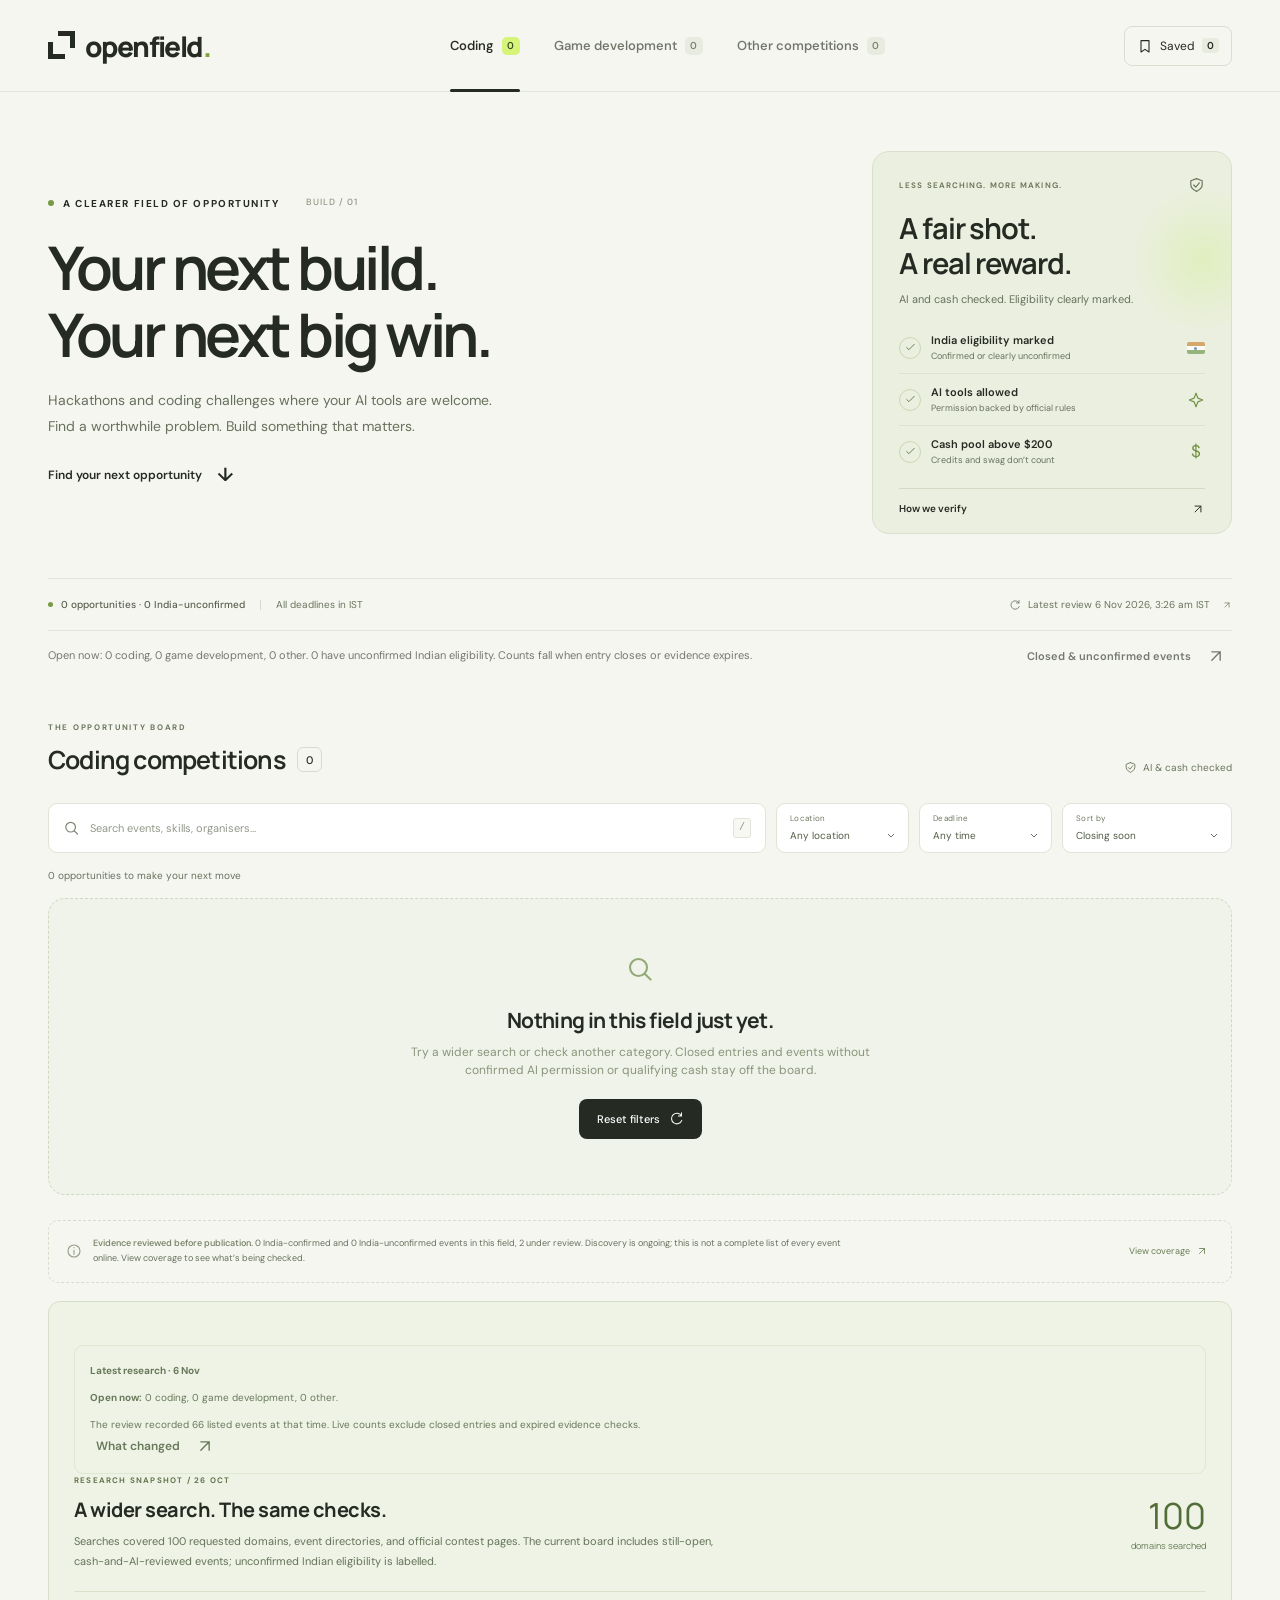
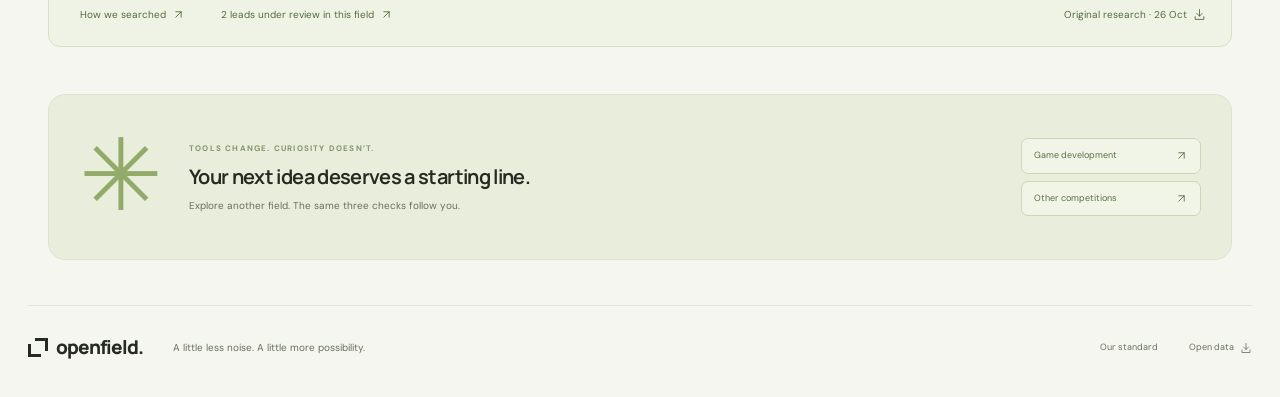
==== commit eb8f46be: "Expand gaming coverage and mark eligibility Publish 66 reviewed opportunities: 27 coding, 12 game de" ====
--- a/index.html
+++ b/index.html
@@ -4,15 +4,15 @@
   <meta charset="utf-8">
   <meta name="viewport" content="width=device-width,initial-scale=1">
   <meta name="theme-color" content="#f5f6f0">
-  <meta name="description" content="Coding competitions open to India, with AI tools allowed and cash prize pools above $200. Verified rules, deadlines in IST, and source evidence.">
+  <meta name="description" content="Coding competitions with permitted AI use and cash pools above $200. Indian eligibility marked confirmed or unconfirmed, with source evidence and IST deadlines.">
   <title>Coding competitions · Openfield</title>
   <link rel="icon" href="favicon.svg" type="image/svg+xml">
-  <link rel="stylesheet" href="style.css?v=20261105">
-  <script src="app.js?v=20261105" defer></script>
+  <link rel="stylesheet" href="style.css?v=20261105215641">
+  <script src="app.js?v=20261105215641" defer></script>
 </head>
 <body data-category="coding">
   <a class="skip-link" href="#opportunities">Skip to opportunities</a>
   <div id="app"></div>
-  <noscript><div class="noscript">Please enable JavaScript to browse the verified event feed. You can also read the <a href="events.json">event data</a>.</div></noscript>
+  <noscript><div class="noscript">Please enable JavaScript to browse the reviewed event feed. You can also read the <a href="events.json">event data</a>.</div></noscript>
 </body>
 </html>
--- a/style.css
+++ b/style.css
@@ -25,3 +25,4 @@
 @media(max-width:600px){.header-inner{padding:17px 20px 0}.brand{font-size:24px}.brand-mark{width:23px;height:25px}.brand-mark i{width:15px;height:15px;border-width:4px}.main-nav{gap:0;justify-content:space-between;min-height:57px}.main-nav a{font-size:10px;gap:6px}.nav-count{font-size:9px;min-width:16px;height:16px}.saved-button{font-size:10px;gap:5px}.saved-button .icon{width:14px;height:14px}.page-shell{padding:0 20px}.intro{grid-template-columns:1fr;gap:28px;padding:31px 0 25px}.intro h1{font-size:47px;letter-spacing:-2.6px;margin:19px 0 17px}.intro-description{font-size:12px;max-width:370px}.intro .eyebrow{font-size:7px;letter-spacing:1.2px}.text-link{font-size:11px}.promise-card{padding:19px 20px 12px}.promise-card h2{font-size:23px;line-height:1.3;margin:10px 0 6px}.promise-card h2 br{display:none}.promise-top{font-size:7px}.promise-card>p{font-size:10px;margin-bottom:9px}.promise-card li{padding:9px 0;gap:11px}.promise-card strong{font-size:11px}.promise-card small{font-size:9px}.how-button{font-size:10px;margin-top:8px}.promise-card li>.promise-end,.promise-card li>.dollar,.flag-india{margin-right:3px}.field-status{font-size:9px;padding:10px 0 5px}.field-status strong,.field-status button{font-size:9px}.field-status>div{gap:7px}.status-divider{margin:0 1px}.field-status button .icon:last-child{margin-left:0}.opportunities{padding-top:28px;padding-bottom:30px}.section-heading{align-items:start;margin-bottom:18px;gap:7px}.section-eyebrow{font-size:7px;letter-spacing:1.2px}.section-heading h2{font-size:21px;letter-spacing:-.8px;gap:8px}.section-heading h2>span{font-size:10px;min-width:21px;height:21px}.strict-label{font-size:0;padding-top:22px;gap:0}.strict-label .icon{width:17px;height:17px}.select-field{padding-left:10px;min-width:0}.select-field select{font-size:9px;padding-right:15px}.search-field input{font-size:10px}.sort-field{flex:1.2}.results-meta{font-size:9px;min-height:42px}.event-grid{grid-template-columns:1fr;gap:17px}.event-card{padding:23px 22px 0}.organizer-logo{height:40px;width:40px;font-size:13px}.organizer-info>span{font-size:10px;max-width:230px}.organizer-info small{font-size:9px}.card-badges{margin-top:20px;margin-bottom:12px}.open-badge,.urgent-badge{font-size:9px}.event-card h3{font-size:21px;min-height:0;margin-bottom:11px;letter-spacing:-.7px}.card-summary{font-size:12px;line-height:1.7;min-height:0}.tags span{font-size:9px}.tags{margin-bottom:24px}.card-facts{margin-bottom:19px}.fact-label{font-size:8px}.prize-amount{font-size:27px}.card-facts small{font-size:9px;max-width:220px}.deadline-fact strong{font-size:19px;margin-top:7px}.verification-strip{padding:12px 0;gap:17px}.verification-strip>span{font-size:9px}.verification-strip .icon{width:12px;height:12px}.card-actions{margin:0 -22px;min-height:53px}.card-actions button,.card-actions a{font-size:10px}.coverage-note{padding:13px;gap:9px;flex-wrap:wrap;margin-top:21px}.coverage-note p{font-size:9px;flex-basis:calc(100% - 35px)}.coverage-note button{margin-left:25px}.bottom-banner{padding:22px 20px;margin-bottom:30px;gap:10px}.banner-symbol{font-size:55px;width:43px}.bottom-banner>div:nth-child(2){flex:1;min-width:180px}.bottom-banner .eyebrow{font-size:6px;letter-spacing:1px}.bottom-banner h2{font-size:17px;letter-spacing:-.5px;line-height:1.4}.bottom-banner p{font-size:9px}.banner-links{margin-left:0;gap:7px}.banner-links a{font-size:9px;padding:10px;gap:5px}.banner-links .icon{width:11px}.site-footer{margin:0 20px;padding:20px 0 27px}.footer-brand{font-size:19px}.footer-brand .brand-mark{width:20px;height:20px}.site-footer>div{gap:15px}.site-footer button,.site-footer>div>a{font-size:9px}.dialog-wrap{padding:30px 23px 25px}.dialog-wrap h2{font-size:26px}.dialog-wrap .eyebrow{font-size:8px;letter-spacing:1px}.dialog-actions{justify-content:stretch}.dialog-actions>*{flex:1;padding-left:12px;padding-right:12px}.proof-section p,.method-steps p{font-size:12px}.dialog-note{font-size:11px}.toast{width:max-content;max-width:90%;text-align:center;font-size:11px}.skeleton-card{height:340px}}
 .availability-note{display:flex;align-items:center;justify-content:space-between;gap:16px;padding:14px 0;color:var(--muted);font-size:11px}.availability-note p{margin:0;line-height:1.6}.availability-note button{flex-shrink:0;font-size:11px}@media(max-width:700px){.availability-note{align-items:flex-start;flex-direction:column;gap:7px;font-size:10px}}
 @media(prefers-reduced-motion:reduce){*{scroll-behavior:auto!important;animation:none!important;transition:none!important}.event-card:hover{transform:none}}
+.verification-strip{flex-wrap:wrap}.verification-strip .eligibility-uncertain{color:#845514;background:#fff0cd;border-radius:5px;padding:4px 6px}.review-search{display:grid;gap:6px;margin:20px 0 8px;font-size:12px;font-weight:600}.review-search input{width:100%;padding:12px;border:1px solid var(--line);border-radius:8px;background:white}.research-record-list [hidden]{display:none!important}
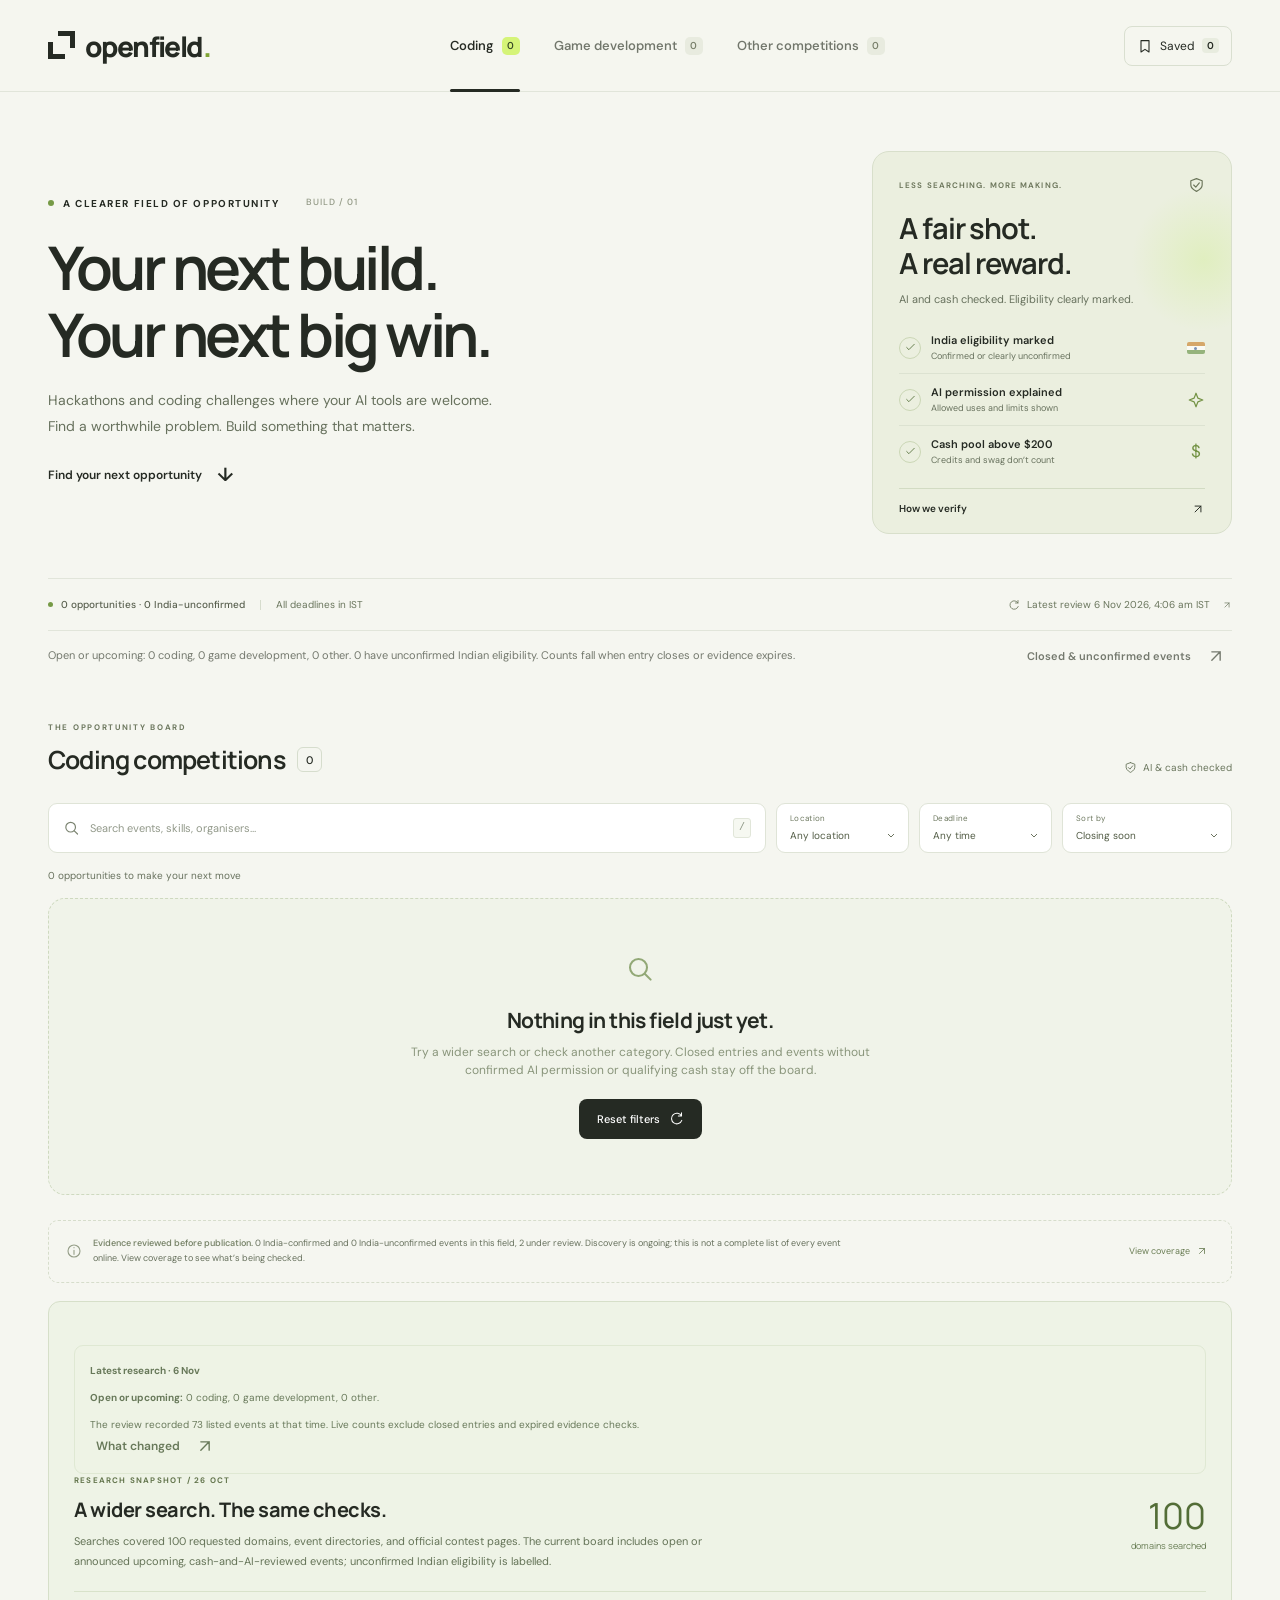
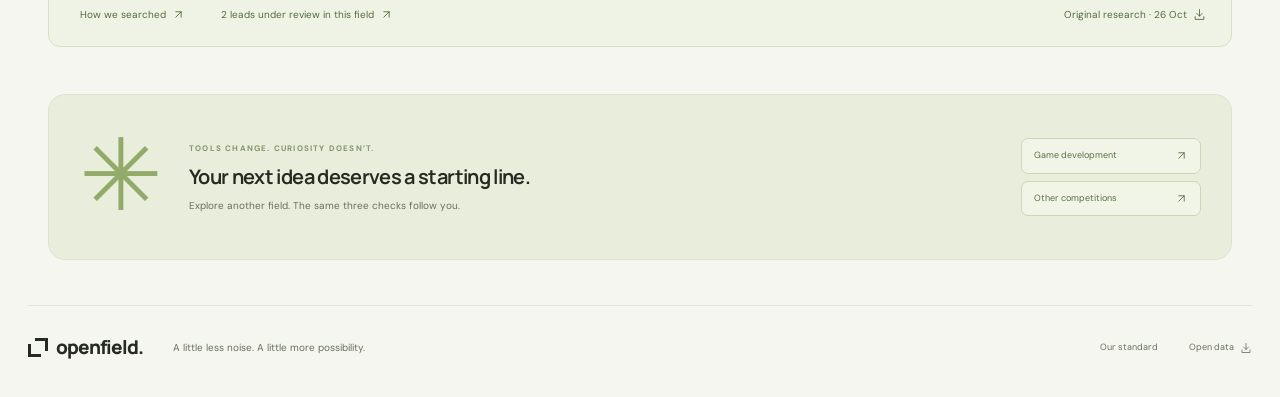
==== commit b08b9034: "Add nine game competitions and enforce $1,000 cash minimum Publish 73 events: 27 coding, 19 gaming, " ====
--- a/index.html
+++ b/index.html
@@ -7,8 +7,8 @@
   <meta name="description" content="Coding competitions with permitted AI use and cash pools above $200. Indian eligibility marked confirmed or unconfirmed, with source evidence and IST deadlines.">
   <title>Coding competitions · Openfield</title>
   <link rel="icon" href="favicon.svg" type="image/svg+xml">
-  <link rel="stylesheet" href="style.css?v=20261105215641">
-  <script src="app.js?v=20261105215641" defer></script>
+  <link rel="stylesheet" href="style.css?v=20261105223634">
+  <script src="app.js?v=20261105223634" defer></script>
 </head>
 <body data-category="coding">
   <a class="skip-link" href="#opportunities">Skip to opportunities</a>
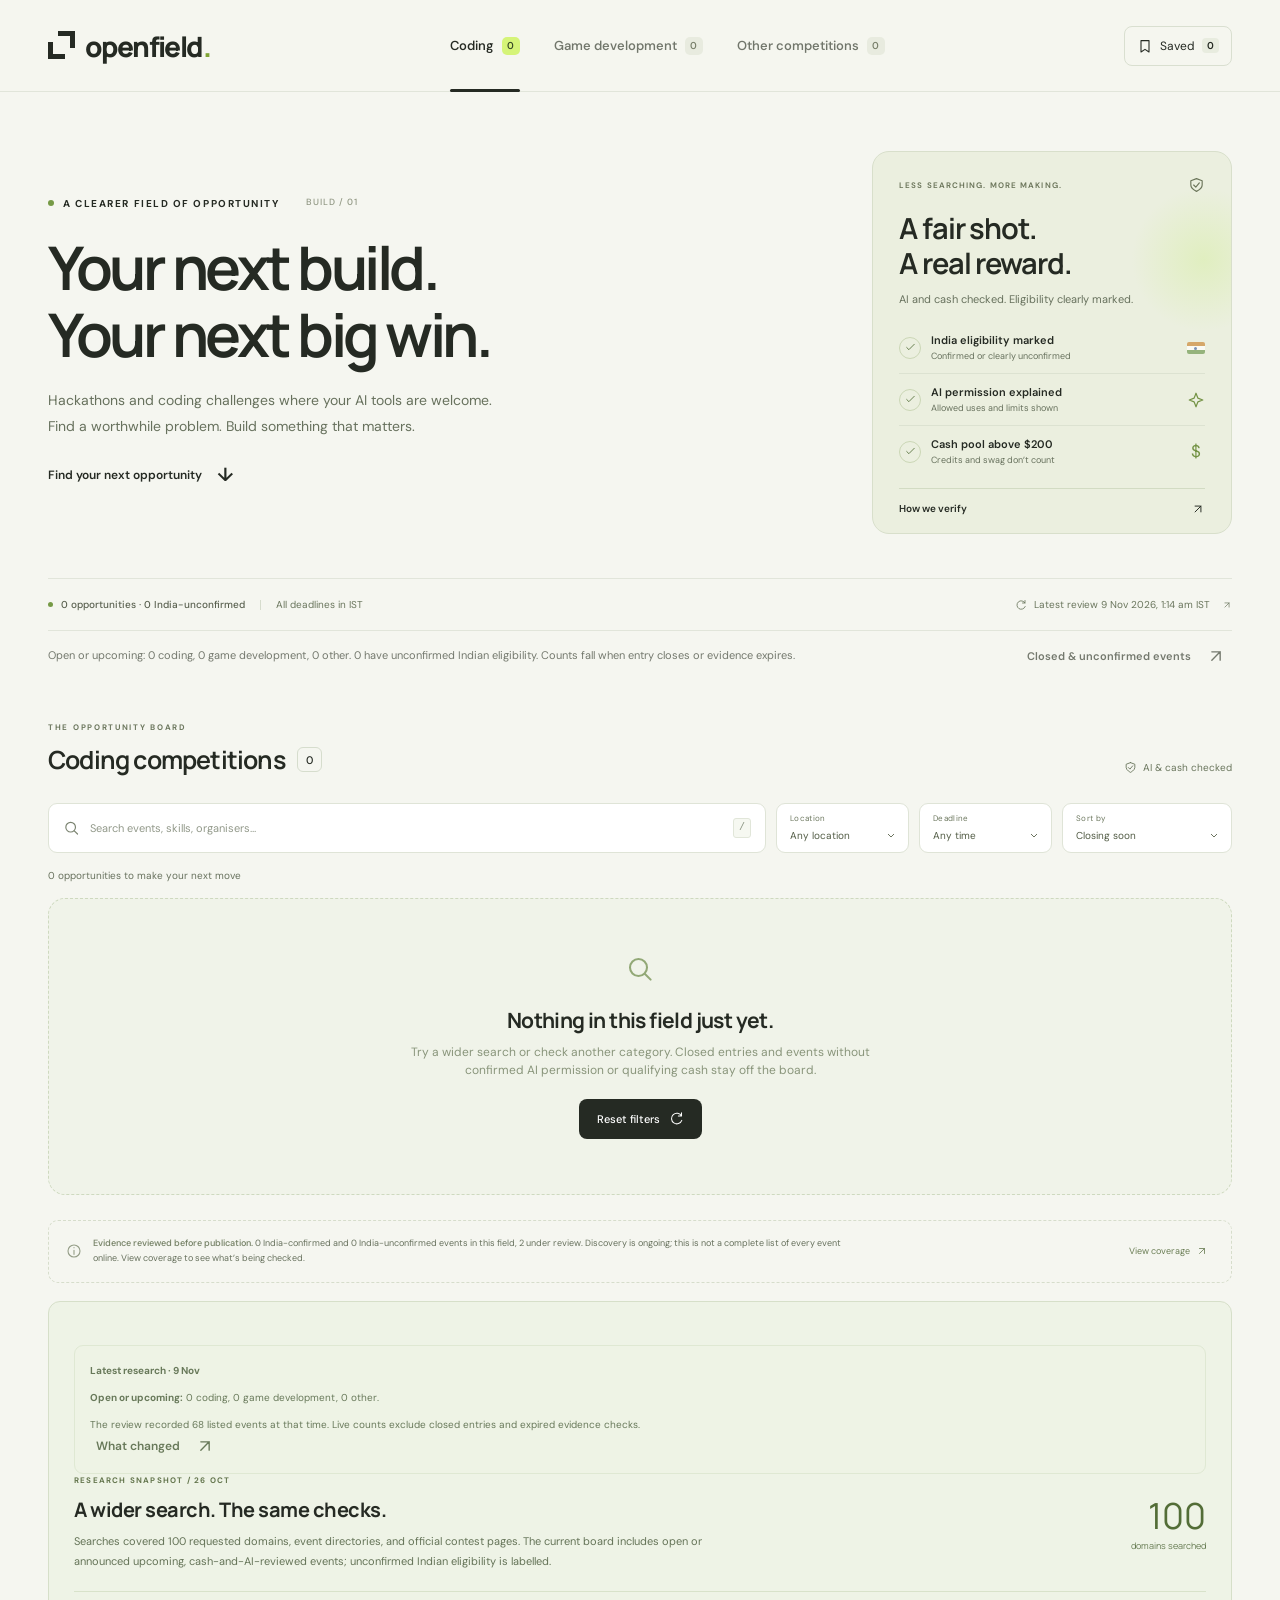
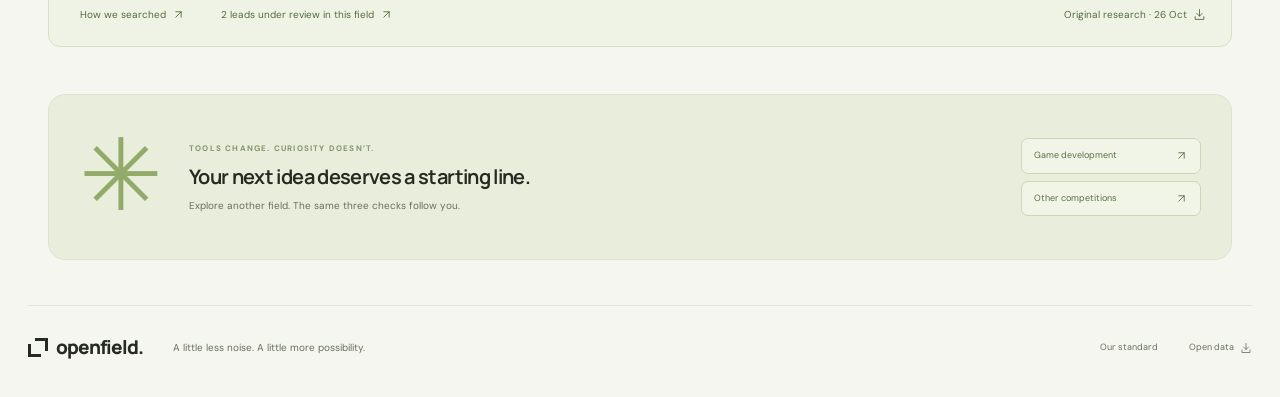
==== commit e4bf24ff: "Refresh November 9 listings and game-jam research Publish 68 listings: 24 coding, 18 gaming and 26 o" ====
--- a/index.html
+++ b/index.html
@@ -7,8 +7,8 @@
   <meta name="description" content="Coding competitions with permitted AI use and cash pools above $200. Indian eligibility marked confirmed or unconfirmed, with source evidence and IST deadlines.">
   <title>Coding competitions · Openfield</title>
   <link rel="icon" href="favicon.svg" type="image/svg+xml">
-  <link rel="stylesheet" href="style.css?v=20261105223634">
-  <script src="app.js?v=20261105223634" defer></script>
+  <link rel="stylesheet" href="style.css?v=20261108194443">
+  <script src="app.js?v=20261108194443" defer></script>
 </head>
 <body data-category="coding">
   <a class="skip-link" href="#opportunities">Skip to opportunities</a>
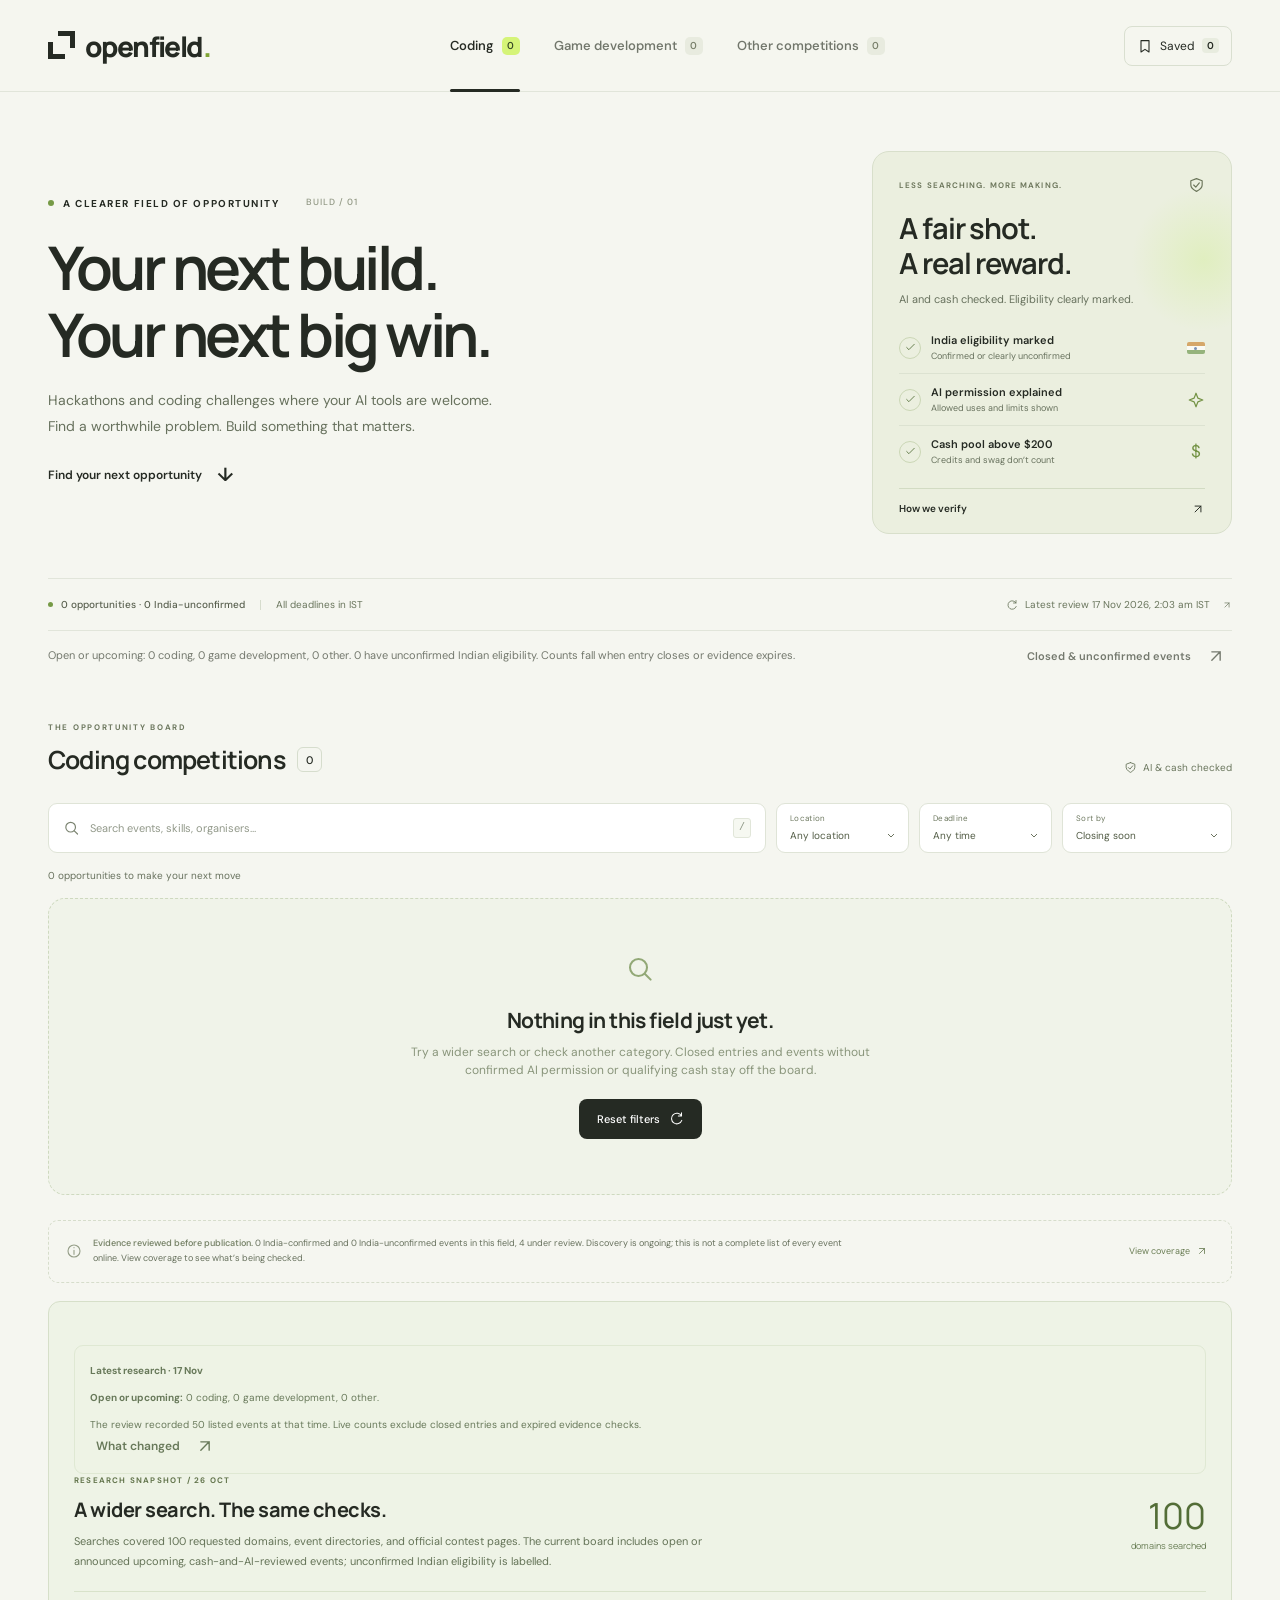
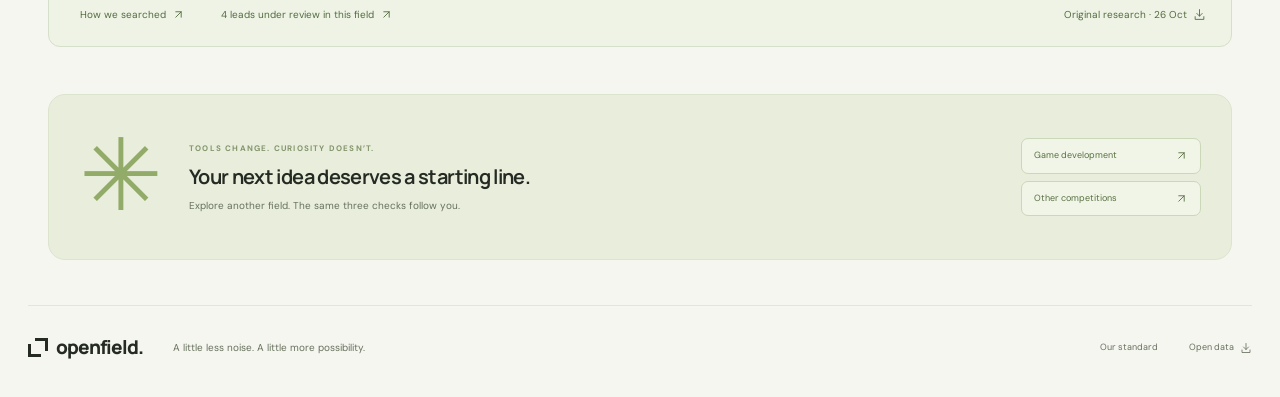
==== commit 2e16f21b: "Refresh November 17 events; add OpenGame and Reddit game jam Publish 50 reviewed listings: 15 coding" ====
--- a/index.html
+++ b/index.html
@@ -7,8 +7,8 @@
   <meta name="description" content="Coding competitions with permitted AI use and cash pools above $200. Indian eligibility marked confirmed or unconfirmed, with source evidence and IST deadlines.">
   <title>Coding competitions · Openfield</title>
   <link rel="icon" href="favicon.svg" type="image/svg+xml">
-  <link rel="stylesheet" href="style.css?v=20261108194443">
-  <script src="app.js?v=20261108194443" defer></script>
+  <link rel="stylesheet" href="style.css?v=20261116203328">
+  <script src="app.js?v=20261116203328" defer></script>
 </head>
 <body data-category="coding">
   <a class="skip-link" href="#opportunities">Skip to opportunities</a>
